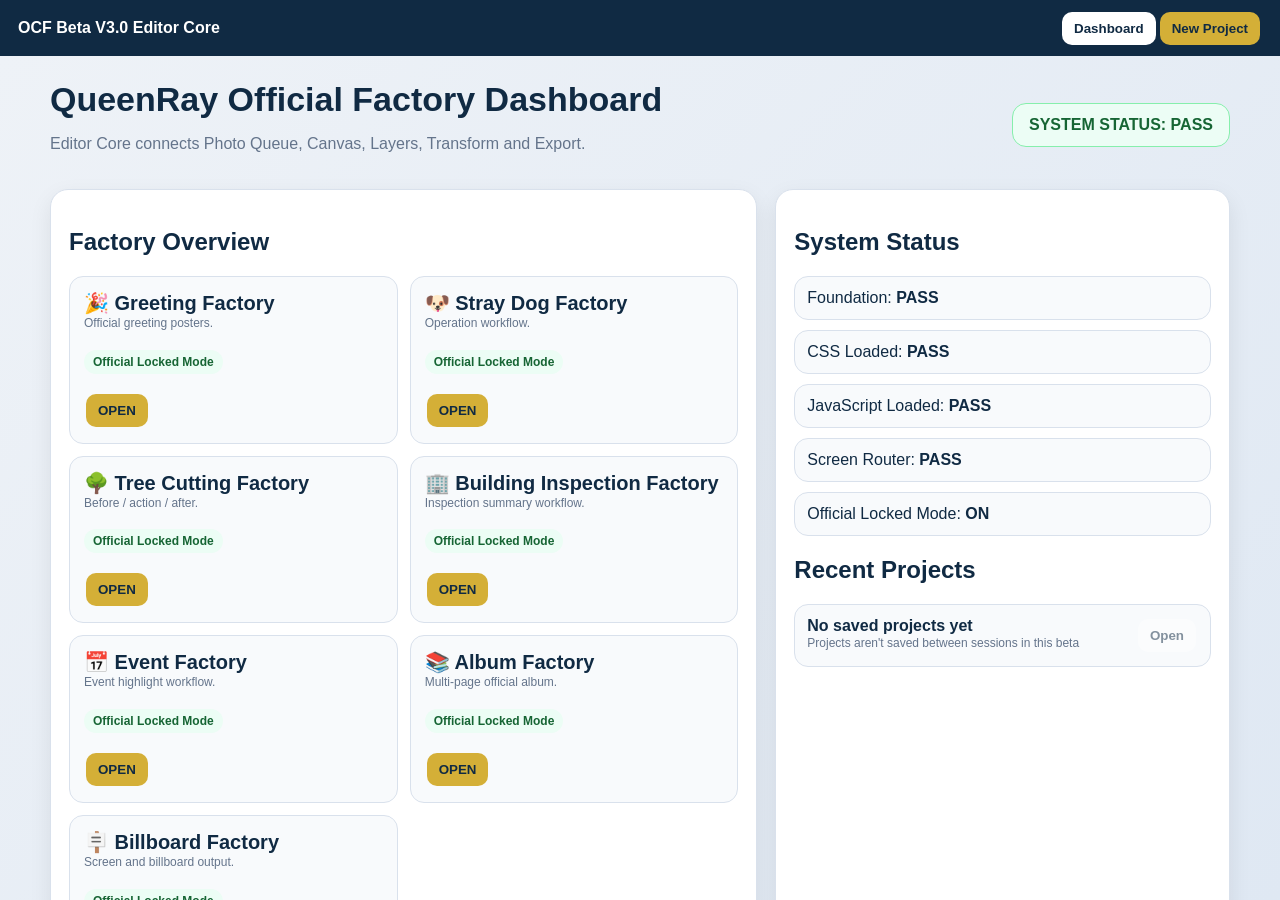
==== OCF_START.html @ 3ea419b9 "Checkpoint: baseline before Export PNG support-slot fix" ====
<!DOCTYPE html><html><head><meta charset='utf-8'><title>OCF Beta V3.0 Editor Core</title><style>
*{box-sizing:border-box}html,body{margin:0;width:100vw;height:100vh;overflow:hidden;font-family:Arial;background:#eef2f7;color:#102A43}
.top{height:56px;background:#102A43;color:white;display:flex;align-items:center;justify-content:space-between;padding:0 18px}
.btn{border:0;border-radius:10px;padding:9px 12px;font-weight:700;cursor:pointer;margin:2px}.gold{background:#D4AF37;color:#102A43}.light{background:white;color:#102A43}.red{background:#dc2626;color:white}
.screen{position:fixed;left:0;right:0;top:56px;bottom:0;width:100vw;height:calc(100vh - 56px);display:none}.screen.active{display:block}
#dashboardScreen{overflow:auto;padding:24px;background:linear-gradient(135deg,#eef2f7,#dfe8f3)}#workspaceScreen{overflow:hidden;background:#dfe8f3}
.header{max-width:1180px;margin:0 auto 20px;display:flex;align-items:center;justify-content:space-between}.header h1{margin:0;font-size:34px}.header p{color:#64748b}
.status{background:#ecfdf5;border:1px solid #86efac;color:#166534;border-radius:14px;padding:12px 16px;font-weight:900}
.grid{max-width:1180px;margin:auto;display:grid;grid-template-columns:1.4fr .9fr;gap:18px}.card{background:white;border:1px solid #d9e1ec;border-radius:18px;padding:18px;box-shadow:0 8px 22px rgba(0,0,0,.08)}
.panel{border:1px solid #d9e1ec;border-radius:14px;padding:12px;background:#f8fafc;margin:10px 0}.factoryGrid{display:grid;grid-template-columns:repeat(2,1fr);gap:12px}
.factory{border:1px solid #d9e1ec;border-radius:14px;padding:14px;background:#f8fafc;cursor:pointer}.factory:hover{border-color:#D4AF37;box-shadow:0 8px 18px rgba(0,0,0,.08)}.factory b{font-size:20px}.small{font-size:12px;color:#64748b;line-height:1.4}
.badge{display:inline-block;background:#ecfdf5;color:#166534;padding:5px 9px;border-radius:999px;font-size:12px;font-weight:800}.projectRow{border:1px solid #d9e1ec;border-radius:14px;padding:12px;background:#f8fafc;display:flex;justify-content:space-between;margin:10px 0}
.workspaceTop{height:72px;background:white;border-bottom:1px solid #d9e1ec;display:flex;align-items:center;justify-content:space-between;padding:0 18px}.workspaceTop b{font-size:20px}.workspaceTop span{display:block;color:#64748b;font-size:12px}
.workflowTop{height:44px;background:#102A43;color:white;display:flex;align-items:center;justify-content:center;gap:9px;font-size:12px}.workflowTop span{background:rgba(255,255,255,.13);border-radius:999px;padding:6px 9px}
.workgrid{height:calc(100vh - 56px - 72px - 44px - 34px);display:grid;grid-template-columns:340px 1fr 390px}.left,.right{background:white;padding:16px;overflow:auto;border-right:1px solid #d9e1ec}.right{border-left:1px solid #d9e1ec;border-right:0}.center{display:flex;align-items:center;justify-content:center;background:#dfe8f3;position:relative}
.statusBar{height:34px;background:#0f2740;color:white;display:flex;align-items:center;gap:18px;padding:0 16px;font-size:12px}
.canvasWrap{transform-origin:center center}.canvas{width:420px;height:746px;background:white;position:relative;overflow:hidden;box-shadow:0 14px 36px rgba(0,0,0,.22)}
.layerObj{position:absolute;user-select:none;cursor:pointer;transform-origin:center center}.layerObj.selected{outline:3px solid #D4AF37;outline-offset:-3px}.layerObj.locked{cursor:not-allowed}.layerObj.hidden{display:none}
#heroLayer{left:0;top:0;width:420px;height:522px;background:linear-gradient(135deg,#c7dcf8,#f8fafc);overflow:hidden;display:flex;align-items:center;justify-content:center;font-weight:900;font-size:24px}
#heroImg{position:absolute;left:0;top:0;display:none;cursor:move;user-select:none}.hasPhoto .placeholder{display:none}
.handle{position:absolute;width:12px;height:12px;background:#D4AF37;border:2px solid white;border-radius:50%;display:none;z-index:30}.selected .handle{display:block}
.h-br{right:-7px;bottom:-7px;cursor:nwse-resize}.h-rot{left:50%;top:-34px;transform:translateX(-50%);cursor:grab;background:#38bdf8}
.guide{position:absolute;background:#ff3333;z-index:1000;display:none;pointer-events:none}.guideV{width:1px;height:746px;left:210px;top:0}.guideH{height:1px;width:420px;top:373px;left:0}
.grad{position:absolute;left:0;right:0;bottom:0;height:48%;background:linear-gradient(to top,rgba(16,42,67,1),rgba(16,42,67,.78),rgba(16,42,67,.35),rgba(16,42,67,0));pointer-events:none}
#titleLayer{left:24px;top:585px;width:360px;min-height:44px;color:white;font-size:30px;font-weight:900}#subtitleLayer{left:24px;top:666px;width:360px;min-height:28px;color:#dce7ff;font-size:16px;font-weight:700}
.step{border-left:4px solid #D4AF37;padding:9px 10px;margin:8px 0;background:white;border-radius:10px;font-weight:700}
.queue{min-height:130px;border:1px solid #d9e1ec;border-radius:14px;padding:10px;display:grid;grid-template-columns:1fr;gap:10px;background:white}.emptyQueue{display:flex;align-items:center;justify-content:center;min-height:90px;color:#64748b}
.photoItem{display:grid;grid-template-columns:72px 1fr auto;gap:10px;align-items:center;border:1px solid #d9e1ec;border-radius:12px;padding:8px;background:#f8fafc;cursor:grab}.photoItem.hero{border-color:#D4AF37;background:#fff8dc}.photoThumb{height:62px;border-radius:10px;background-size:cover;background-position:center}.photoName{font-weight:800;font-size:13px}.photoMeta{font-size:11px;color:#64748b}.photoActions{display:flex;flex-direction:column;gap:5px}.miniBtn{border:0;border-radius:8px;padding:5px 7px;font-size:11px;font-weight:800;cursor:pointer}.heroBadge{display:inline-block;background:#D4AF37;color:#102A43;border-radius:999px;padding:3px 7px;font-size:10px;font-weight:900;margin-left:4px}
.dropZone{border:2px dashed #94a3b8;background:#f8fafc;border-radius:16px;padding:16px;text-align:center;color:#64748b;margin:10px 0}.dropZone.dragover{border-color:#D4AF37;background:#fff8dc;color:#102A43}
.layerRow{display:grid;grid-template-columns:26px 26px 1fr;gap:6px;align-items:center;border:1px solid #d9e1ec;border-radius:12px;padding:8px;margin:7px 0;background:white;cursor:pointer}.layerRow.active{border-color:#D4AF37;background:#fff8dc}.layerRow button{border:0;background:#f1f5f9;border-radius:7px;cursor:pointer;padding:5px}.layerName{font-size:13px;font-weight:800;overflow:hidden;text-overflow:ellipsis;white-space:nowrap}
.propGrid{display:grid;grid-template-columns:1fr 1fr;gap:8px}.propGrid label{font-size:11px;color:#64748b;font-weight:800}textarea,select,input{width:100%;padding:8px;border:1px solid #d9e1ec;border-radius:10px}textarea{min-height:74px}.statusLine{background:white;border:1px solid #d9e1ec;border-radius:12px;padding:10px;margin:8px 0;font-size:13px}.lockList label{display:block;margin:8px 0;font-weight:700;color:#166534}
.workflowTop span{cursor:pointer;transition:background .15s}
.workflowTop span:hover{background:rgba(255,255,255,.28)}
.focusFlash{outline:3px solid #38bdf8;outline-offset:2px;box-shadow:0 0 0 6px rgba(56,189,248,.25);transition:outline-color .2s,box-shadow .2s}
.heroHintFlash{outline:3px solid #38bdf8 !important;outline-offset:-3px}
.queueHint{font-size:12px;color:#0f2740;font-weight:800;background:#e0f2fe;border:1px solid #7dd3fc;border-radius:10px;padding:0 10px;margin:0;max-height:0;overflow:hidden;opacity:0;transition:all .25s}
.queueHint.show{padding:8px 10px;margin:8px 0;max-height:60px;opacity:1}
.btn[disabled]{opacity:.5;cursor:not-allowed}
.photoItem.loading .photoThumb{display:flex;align-items:center;justify-content:center;color:#94a3b8;background:#f1f5f9}
.slotLayer{background:linear-gradient(135deg,#c7dcf8,#f8fafc);overflow:hidden;display:flex;align-items:center;justify-content:center;font-weight:900;font-size:14px;color:#94a3b8}
.slotImg{position:absolute;left:0;top:0;display:none;cursor:move;user-select:none}
</style></head><body>
<div class="top"><b id="topTitle">OCF Beta V3.0 Editor Core</b><div><button class="btn light" onclick="backDashboard()">Dashboard</button><button class="btn gold" onclick="newProject()">New Project</button></div></div>
<input id="photoInput" type="file" accept="image/jpeg,image/png,image/webp" multiple style="display:none" onchange="handlePhotos(event)">
<main id="dashboardScreen" class="screen"><section class="header"><div><h1>QueenRay Official Factory Dashboard</h1><p>Editor Core connects Photo Queue, Canvas, Layers, Transform and Export.</p></div><div class="status">SYSTEM STATUS: PASS</div></section><section class="grid"><div class="card" id="factoryOverviewPanel"><h2>Factory Overview</h2><div id="factoryGrid" class="factoryGrid"></div></div><div class="card"><h2>System Status</h2><div class="panel">Foundation: <b id="foundationStatus">CHECKING</b></div><div class="panel">CSS Loaded: <b id="cssStatus">CHECKING</b></div><div class="panel">JavaScript Loaded: <b id="jsStatus">CHECKING</b></div><div class="panel">Screen Router: <b id="routerStatus">CHECKING</b></div><div class="panel">Official Locked Mode: <b>ON</b></div><h2>Recent Projects</h2><div class="projectRow"><div><b>No saved projects yet</b><div class="small">Projects aren't saved between sessions in this beta</div></div><button class="btn light" disabled title="No saved projects yet">Open</button></div></div></section></main>
<main id="workspaceScreen" class="screen"><div class="workspaceTop"><div><b id="activeFactoryName">Greeting Factory</b><span id="activeFactoryDesc">Official greeting poster workflow</span></div><div><button class="btn light" onclick="backDashboard()">← Back to Dashboard</button><button class="btn gold" onclick="exportPNG()">Export PNG</button></div></div><div class="workflowTop"><span onclick="menuUploadPhotos()">Upload Photos</span><span onclick="menuPhotoQueue()">Photo Queue</span><span onclick="menuChooseHero()">Choose Hero</span><span onclick="menuCanvas()">Canvas</span><span onclick="menuTransform()">Transform</span><span onclick="menuLayers()">Layers</span><span onclick="menuExport()">Export</span></div>
<div class="workgrid"><aside class="left"><h3>Workflow</h3><div class="step">Dashboard → Factory → Workspace</div><div class="step">Upload Photos → Photo Queue</div><div class="step">Choose Hero → Canvas</div><div class="step">Object Transform → Layer Engine</div><div class="step">Export PNG</div><h3 id="uploadHeading">Upload Photos</h3><button class="btn gold" onclick="uploadPhotos()">Upload Photos</button><div id="dropZone" class="dropZone">Drag & Drop JPG / PNG / WEBP here</div><div class="small" id="photoCount">0 photos</div><h3 id="queueHeading">Photo Queue</h3><div id="queueHint" class="queueHint"></div><div id="photoQueue" class="queue"></div><h3 id="layersHeading">Layers</h3><div id="layersList"></div></aside>
<section class="center" id="canvasSection"><div id="canvasWrap" class="canvasWrap"><div class="canvas" id="canvas"><div id="heroLayer" class="layerObj" style="z-index:1" onmousedown="heroPointerDown(event)" ondblclick="replaceHeroPhoto()"><span class="placeholder">Hero Photo Area</span><img id="heroImg" draggable="false"><div class="handle h-br" onmousedown="resizePointerDown(event)"></div><div class="handle h-rot" onmousedown="handleDown(event,'rotate')"></div></div><div id="support1Layer" class="layerObj slotLayer hidden" style="z-index:2" onmousedown="objectDown(event,'support1Layer')"><span class="placeholder">Photo</span><img id="support1Img" class="slotImg" draggable="false"><div class="handle h-br" onmousedown="handleDown(event,'resize')"></div><div class="handle h-rot" onmousedown="handleDown(event,'rotate')"></div></div><div id="support2Layer" class="layerObj slotLayer hidden" style="z-index:3" onmousedown="objectDown(event,'support2Layer')"><span class="placeholder">Photo</span><img id="support2Img" class="slotImg" draggable="false"><div class="handle h-br" onmousedown="handleDown(event,'resize')"></div><div class="handle h-rot" onmousedown="handleDown(event,'rotate')"></div></div><div id="support3Layer" class="layerObj slotLayer hidden" style="z-index:4" onmousedown="objectDown(event,'support3Layer')"><span class="placeholder">Photo</span><img id="support3Img" class="slotImg" draggable="false"><div class="handle h-br" onmousedown="handleDown(event,'resize')"></div><div class="handle h-rot" onmousedown="handleDown(event,'rotate')"></div></div><div id="support4Layer" class="layerObj slotLayer hidden" style="z-index:5" onmousedown="objectDown(event,'support4Layer')"><span class="placeholder">Photo</span><img id="support4Img" class="slotImg" draggable="false"><div class="handle h-br" onmousedown="handleDown(event,'resize')"></div><div class="handle h-rot" onmousedown="handleDown(event,'rotate')"></div></div><div class="grad" style="z-index:7"></div><div id="titleLayer" class="layerObj" style="z-index:10" onmousedown="objectDown(event,'titleLayer')" ondblclick="editTextLayer('titleLayer')">OFFICIAL GREETING POSTER<div class="handle h-br" onmousedown="handleDown(event,'resize')"></div><div class="handle h-rot" onmousedown="handleDown(event,'rotate')"></div></div><div id="subtitleLayer" class="layerObj" style="z-index:11" onmousedown="objectDown(event,'subtitleLayer')" ondblclick="editTextLayer('subtitleLayer')">Official Locked Mode · Auto Layout Preview<div class="handle h-br" onmousedown="handleDown(event,'resize')"></div><div class="handle h-rot" onmousedown="handleDown(event,'rotate')"></div></div><div id="guideV" class="guide guideV"></div><div id="guideH" class="guide guideH"></div></div></div></section>
<aside class="right"><h3>Status</h3><div class="statusLine">Selected Count: <b id="selectedCountStatus">1</b></div><div class="statusLine">Object Type: <b id="objectTypeStatus">Photo Frame</b></div><div class="statusLine">Current Layer: <b id="currentLayerStatus">Hero Photo Area</b></div><div class="statusLine">Selected Object: <b id="selectedStatus">None</b></div><div class="statusLine">Canvas Size: <b id="canvasSizeStatus">1080 × 1920</b></div><div class="statusLine">Total Photos: <b id="totalPhotosStatus">0</b></div><div class="statusLine">Hero Photo: <b id="heroNameStatus">None</b></div>
<h3 id="transformHeading">Object Transform</h3><div class="panel propGrid"><label>X<input id="propX" type="number" oninput="applyProps()"></label><label>Y<input id="propY" type="number" oninput="applyProps()"></label><label>Width<input id="propW" type="number" oninput="applyProps()"></label><label>Height<input id="propH" type="number" oninput="applyProps()"></label><label>Rotation<input id="propRot" type="number" oninput="applyProps()"></label><label>Opacity %<input id="propOpacity" type="number" min="0" max="100" oninput="applyProps()"></label></div>
<h3>Align / Arrange</h3><button class="btn light" onclick="align('left')">Left</button><button class="btn light" onclick="align('center')">Center</button><button class="btn light" onclick="align('right')">Right</button><button class="btn light" onclick="align('top')">Top</button><button class="btn light" onclick="align('middle')">Middle</button><button class="btn light" onclick="align('bottom')">Bottom</button><br><button class="btn light" onclick="bringForward()">Forward</button><button class="btn light" onclick="sendBackward()">Backward</button><button class="btn light" onclick="bringFront()">Front</button><button class="btn light" onclick="sendBack()">Back</button>
<h3>Properties</h3><label>Rename Layer</label><input id="renameLayerInput"><button class="btn gold" onclick="renameLayer()">Rename</button><div class="panel"><label>Title</label><textarea id="titleInput" oninput="updateText()">OFFICIAL GREETING POSTER</textarea><label>Subtitle</label><textarea id="subtitleInput" oninput="updateText()">Official Locked Mode · Greeting Classic</textarea></div><h3>Zoom</h3><button class="btn light" onclick="setZoom(50)">50%</button><button class="btn light" onclick="setZoom(75)">75%</button><button class="btn light" onclick="setZoom(100)">100%</button><h3 id="exportHeading">Export</h3><button class="btn gold" onclick="exportPNG()">Export PNG</button><h3>Official Locked Mode</h3><div class="panel lockList"><label><input type="checkbox" checked disabled> Photo Lock</label><label><input type="checkbox" checked disabled> Logo Lock</label><label><input type="checkbox" checked disabled> Face Lock</label><label><input type="checkbox" checked disabled> Original Photo Mode</label></div></aside>
</div><div class="statusBar">Canvas: <b id="sbCanvas">1080 × 1920</b> Zoom: <b id="sbZoom">100%</b> Selected: <b id="sbSelected">None</b> Layers: <b id="sbLayers">0</b> Photos: <b id="sbPhotos">0</b></div></main>
<script>
const ScreenRouter={current:null,screens:{},init(){this.screens={dashboard:document.getElementById('dashboardScreen'),workspace:document.getElementById('workspaceScreen')};this.showScreen('dashboard')},showScreen(name){Object.keys(this.screens).forEach(k=>{const s=this.screens[k];s.classList.toggle('active',k===name);s.setAttribute('aria-hidden',k===name?'false':'true')});this.current=name;updateStatusBar()}};
function showScreen(name){ScreenRouter.showScreen(name)}
</script><script>
const FactoryManager={factories:[['🎉','Greeting Factory','Official greeting posters.','OFFICIAL GREETING POSTER','Greeting Classic'],['🐶','Stray Dog Factory','Operation workflow.','OPERASI KAWALAN ANJING LIAR','Operation 5 Pages'],['🌳','Tree Cutting Factory','Before / action / after.','KERJA PEMOTONGAN POKOK','Before Action After'],['🏢','Building Inspection Factory','Inspection summary workflow.','PEMERIKSAAN BANGUNAN','Inspection Report'],['📅','Event Factory','Event highlight workflow.','SOROTAN PROGRAM RASMI','Event Highlight'],['📚','Album Factory','Multi-page official album.','ALBUM RASMI','Album Layout'],['🪧','Billboard Factory','Screen and billboard output.','PAPARAN RASMI','Billboard 4:3 / 16:9']],active:null,render(){factoryGrid.innerHTML='';this.factories.forEach(f=>{const d=document.createElement('div');d.className='factory';d.innerHTML=`<b>${f[0]} ${f[1]}</b><div class="small">${f[2]}</div><br><span class="badge">Official Locked Mode</span><br><br><button class="btn gold" type="button">OPEN</button>`;d.onclick=()=>this.open(f[1]);d.querySelector('button').onclick=e=>{e.preventDefault();e.stopPropagation();this.open(f[1])};factoryGrid.appendChild(d)})},open(name){this.active=this.factories.find(f=>f[1]===name)||this.factories[0];Workspace.loadFactory(this.active);ScreenRouter.showScreen('workspace')}};
</script><script>
let photos=[],heroIndex=null,hero={x:0,y:0,w:420,h:522,src:null};
let selectedLayers=['heroLayer'], dragMode=null, startX=0,startY=0,startRect=null, zoom=100;
let replaceMode=false;

const layerData=[
 {id:'heroLayer',name:'Hero Photo Area',type:'Photo Frame',locked:false,hidden:false,rotation:0,opacity:1,z:1},
 {id:'support1Layer',name:'Support Photo 1',type:'Photo Frame',locked:false,hidden:true,rotation:0,opacity:1,z:2},
 {id:'support2Layer',name:'Support Photo 2',type:'Photo Frame',locked:false,hidden:true,rotation:0,opacity:1,z:3},
 {id:'support3Layer',name:'Support Photo 3',type:'Photo Frame',locked:false,hidden:true,rotation:0,opacity:1,z:4},
 {id:'support4Layer',name:'Support Photo 4',type:'Photo Frame',locked:false,hidden:true,rotation:0,opacity:1,z:5},
 {id:'titleLayer',name:'Title',type:'Text',locked:false,hidden:false,rotation:0,opacity:1,z:10},
 {id:'subtitleLayer',name:'Subtitle',type:'Text',locked:false,hidden:false,rotation:0,opacity:1,z:11}
];

/* ---- Auto Layout Engine: photo-count -> slot rectangles within the 420x522 photo zone ---- */
const SUPPORT_SLOTS=['support1Layer','support2Layer','support3Layer','support4Layer'];
const LAYOUT_TEMPLATES={
 1:{heroLayer:{x:0,y:0,w:420,h:522}},
 2:{heroLayer:{x:0,y:0,w:420,h:388},support1Layer:{x:0,y:396,w:420,h:126}},
 3:{heroLayer:{x:0,y:0,w:420,h:388},support1Layer:{x:0,y:396,w:204,h:126},support2Layer:{x:212,y:396,w:208,h:126}},
 4:{heroLayer:{x:0,y:0,w:420,h:356},support1Layer:{x:0,y:364,w:134,h:158},support2Layer:{x:142,y:364,w:134,h:158},support3Layer:{x:284,y:364,w:136,h:158}},
 5:{heroLayer:{x:0,y:0,w:420,h:296},support1Layer:{x:0,y:304,w:204,h:105},support2Layer:{x:212,y:304,w:208,h:105},support3Layer:{x:0,y:417,w:204,h:105},support4Layer:{x:212,y:417,w:208,h:105}}
};
const slotPhoto={support1Layer:{x:0,y:0,w:0,h:0,src:null},support2Layer:{x:0,y:0,w:0,h:0,src:null},support3Layer:{x:0,y:0,w:0,h:0,src:null},support4Layer:{x:0,y:0,w:0,h:0,src:null}};

const Workspace={
 loadFactory(f){
  topTitle.textContent='OCF Beta V3.0 · '+f[1];
  activeFactoryName.textContent=f[0]+' '+f[1]; activeFactoryDesc.textContent=f[2];
  titleLayer.textContent=f[3]; subtitleLayer.textContent='Official Locked Mode · '+f[4];
  titleInput.value=f[3]; subtitleInput.value='Official Locked Mode · '+f[4];
  this.resetPhoto(); renderQueue(); updateHero(); selectLayer('heroLayer',false); renderLayers(); syncProps(); updateStatusBar();
 },
 resetPhoto(){
  photos=[];heroIndex=null;
  replaceMode=false;
  clearSlot('heroLayer');
  SUPPORT_SLOTS.forEach(clearSlot)
 }
};

function markPass(){foundationStatus.textContent='PASS';cssStatus.textContent='PASS';jsStatus.textContent='PASS';routerStatus.textContent='PASS'}
function backDashboard(){ScreenRouter.showScreen('dashboard');topTitle.textContent='OCF Beta V3.0 Editor Core'}
function newProject(){ScreenRouter.showScreen('dashboard');focusSection('factoryOverviewPanel')}
function uploadPhotos(){replaceMode=false;photoInput.click()}

function focusSection(id){
 const el=document.getElementById(id);
 if(!el)return;
 el.scrollIntoView({behavior:'smooth',block:'nearest'});
 el.classList.add('focusFlash');
 setTimeout(()=>el.classList.remove('focusFlash'),900)
}
function menuUploadPhotos(){uploadPhotos();focusSection('uploadHeading')}
function menuPhotoQueue(){focusSection('queueHeading')}
function menuChooseHero(){
 focusSection('queueHeading');
 const hint=document.getElementById('queueHint');
 if(hint){
  hint.textContent=photos.length?'Click a photo below, or its Hero button, to set it as the Hero image.':'Upload photos first, then choose one as the Hero image.';
  hint.classList.add('show');
  setTimeout(()=>hint.classList.remove('show'),3000)
 }
 if(heroIndex!==null){
  const queueEl=document.getElementById('photoQueue');
  const items=queueEl?queueEl.querySelectorAll('.photoItem'):[];
  const heroEl=items[heroIndex];
  if(heroEl){heroEl.classList.add('heroHintFlash');setTimeout(()=>heroEl.classList.remove('heroHintFlash'),1200)}
 }
}
function menuCanvas(){focusSection('canvasSection')}
function menuTransform(){focusSection('transformHeading')}
function menuLayers(){focusSection('layersHeading')}
function menuExport(){focusSection('exportHeading')}

function handlePhotos(e){
 const files=[...e.target.files];
 e.target.value='';
 if(replaceMode){
  replaceMode=false;
  const file=files.find(f=>['image/jpeg','image/png','image/webp'].includes(f.type));
  if(!file)return;
  const idx=heroIndex;
  const r=new FileReader();
  r.onload=ev=>{
   photos[idx]={...photos[idx],name:file.name,src:ev.target.result};
   measurePhotoDimensions(photos[idx]);
   loadHero(ev.target.result);
   renderQueue();updateStatusBar()
  };
  r.readAsDataURL(file);
  return;
 }
 addPhotoFiles(files)
}
function addPhotoFiles(files){
 const valid=files.filter(f=>['image/jpeg','image/png','image/webp'].includes(f.type));
 if(!valid.length)return;
 const startIndex=photos.length;
 valid.forEach((file,offset)=>{photos[startIndex+offset]={id:Date.now()+Math.random()+offset,name:file.name,src:null}});
 if(heroIndex===null)heroIndex=startIndex;
 renderQueue();updateStatusBar();autoLayout();
 valid.forEach((file,offset)=>{
  const idx=startIndex+offset;
  const r=new FileReader();
  r.onload=ev=>{
   photos[idx].src=ev.target.result;
   measurePhotoDimensions(photos[idx]);
   renderQueue();updateStatusBar();autoLayout()
  };
  r.readAsDataURL(file)
 })
}
/* ---- Measures natural pixel dimensions once a photo's image data is available. Feeds PhotoAnalyzer only - never read by Renderer/Export. ---- */
function measurePhotoDimensions(photo){
 const img=new Image();
 img.onload=()=>{
  photo.width=img.naturalWidth;
  photo.height=img.naturalHeight
 };
 img.src=photo.src
}
function setupDropZone(){dropZone.addEventListener('dragover',e=>{e.preventDefault();dropZone.classList.add('dragover')});dropZone.addEventListener('dragleave',()=>dropZone.classList.remove('dragover'));dropZone.addEventListener('drop',e=>{e.preventDefault();dropZone.classList.remove('dragover');addPhotoFiles([...e.dataTransfer.files])})}
function renderQueue(){
 photoQueue.innerHTML='';
 if(!photos.length){photoQueue.innerHTML='<div class="emptyQueue">No photos uploaded yet</div>';updateQueueStatus();return}
 photos.forEach((p,i)=>{
  const item=document.createElement('div');
  item.className='photoItem'+(i===heroIndex?' hero':'')+(p.src?'':' loading');
  item.innerHTML=`<div class="photoThumb" style="${p.src?`background-image:url('${p.src}')`:''}">${p.src?'':'…'}</div><div><div class="photoName">${p.name} ${i===heroIndex?'<span class="heroBadge">HERO</span>':''}</div><div class="photoMeta">${p.src?('Order '+(i+1)):'Loading…'}</div></div><div class="photoActions"><button class="miniBtn gold">Hero</button><button class="miniBtn light">Rename</button><button class="miniBtn red">Delete</button></div>`;
  item.onclick=()=>setHero(i);
  item.querySelectorAll('button')[0].onclick=e=>{e.stopPropagation();setHero(i)};
  item.querySelectorAll('button')[1].onclick=e=>{e.stopPropagation();renamePhoto(i)};
  item.querySelectorAll('button')[2].onclick=e=>{e.stopPropagation();deletePhoto(i)};
  photoQueue.appendChild(item)
 });
 updateQueueStatus()
}
function setHero(i){if(!photos[i]||!photos[i].src)return;heroIndex=i;loadHero(photos[i].src);renderQueue();updateStatusBar()}
function renamePhoto(i){const n=prompt('Rename photo:',photos[i].name);if(n&&n.trim()){photos[i].name=n.trim();renderQueue()}}
function deletePhoto(i){
 const wasHero=(heroIndex===i);
 photos.splice(i,1);
 if(!photos.length){
  heroIndex=null;
  clearSlot('heroLayer');
  SUPPORT_SLOTS.forEach(clearSlot)
 }else if(wasHero){
  heroIndex=Math.min(i,photos.length-1);
  hero.src=null
 }else if(heroIndex>i){
  heroIndex--
 }
 renderQueue();updateStatusBar();
 if(photos.length)autoLayout()
}
function updateQueueStatus(){totalPhotosStatus.textContent=photos.length;photoCount.textContent=photos.length+' photo(s)';heroNameStatus.textContent=(heroIndex!==null&&photos[heroIndex])?photos[heroIndex].name:'None'}

function loadHero(src){hero.src=src;heroImg.onload=()=>fitHeroToFrame();heroImg.src=src}
function fitHeroToFrame(){
 const frame=getRect('heroLayer');
 const fw=frame.w||420,fh=frame.h||522;
 const fit=calculateCoverFit(heroImg.naturalWidth,heroImg.naturalHeight,fw,fh);
 hero.x=fit.x;hero.y=fit.y;hero.w=fit.width;hero.h=fit.height;
 updateHero()
}
function updateHero(){if(hero.src){heroLayer.classList.add('hasPhoto');heroImg.style.display='block';heroImg.style.left=hero.x+'px';heroImg.style.top=hero.y+'px';heroImg.style.width=hero.w+'px';heroImg.style.height=hero.h+'px'}else{heroLayer.classList.remove('hasPhoto');heroImg.style.display='none'}canvasSizeStatus.textContent='1080 × 1920'}

function loadSlotImage(slotId,src){
 const img=getEl(slotId+'Img');
 if(!img)return;
 slotPhoto[slotId].src=src;
 img.onload=()=>fitSlotToFrame(slotId);
 img.src=src
}
function fitSlotToFrame(slotId){
 const img=getEl(slotId+'Img');
 if(!img||!img.naturalWidth)return;
 const frame=getRect(slotId);
 const fw=frame.w||1,fh=frame.h||1;
 const fit=calculateCoverFit(img.naturalWidth,img.naturalHeight,fw,fh);
 const st=slotPhoto[slotId];
 st.x=fit.x;st.y=fit.y;st.w=fit.width;st.h=fit.height;
 updateSlotImage(slotId)
}
function updateSlotImage(slotId){
 const img=getEl(slotId+'Img');
 const layer=getEl(slotId);
 if(!img||!layer)return;
 const st=slotPhoto[slotId];
 if(st.src){
  layer.classList.add('hasPhoto');
  img.style.display='block';
  img.style.left=st.x+'px';img.style.top=st.y+'px';
  img.style.width=st.w+'px';img.style.height=st.h+'px'
 }else{
  layer.classList.remove('hasPhoto');
  img.style.display='none'
 }
}

/* ---- Unified pure cover-fit calculation. Used by Hero and every support slot - no separate algorithms. ---- */
function calculateCoverFit(imageWidth,imageHeight,frameWidth,frameHeight){
 const scale=Math.max(frameWidth/imageWidth,frameHeight/imageHeight);
 const width=imageWidth*scale,height=imageHeight*scale;
 const x=(frameWidth-width)/2,y=(frameHeight-height)/2;
 return {x,y,width,height}
}

/* ---- Pure Photo Analyzer: inspects already-known photo metadata only. No DOM access, no image loading, no mutation, deterministic. ---- */
const PhotoAnalyzer={
 analyze(photos){
  return photos.map((photo,index)=>this.analyzeOne(photo,index))
 },
 analyzeOne(photo,index){
  const width=typeof photo.width==='number'?photo.width:null;
  const height=typeof photo.height==='number'?photo.height:null;
  const aspectRatio=(width&&height)?width/height:null;
  let orientation=null;
  if(aspectRatio!=null){
   orientation=Math.abs(aspectRatio-1)<0.01?'square':(aspectRatio>1?'landscape':'portrait')
  }
  return {
   id:photo.id,
   width,
   height,
   aspectRatio,
   orientation,
   uploadIndex:index
   /* future fields (faceCount, qualityScore, brightness, subject, dominantColor) can be added here without changing analyze()'s interface */
  }
 }
};

/* ---- Content Model: plain data only, no DOM references ---- */
function buildContentModel(){
 const heroPhoto=heroIndex!==null?photos[heroIndex]:null;
 const others=photos.filter((p,i)=>i!==heroIndex);
 const analysisList=PhotoAnalyzer.analyze(photos);
 const photoModels=photos.map((p,i)=>({id:p.id,analysis:analysisList[i]}));
 return {
  activeFactoryId:FactoryManager.active?FactoryManager.active[1]:null,
  photoIds:photos.map(p=>p.id),
  heroPhotoId:heroPhoto?heroPhoto.id:null,
  supportingPhotoIds:others.slice(0,SUPPORT_SLOTS.length).map(p=>p.id),
  overflowPhotoIds:others.slice(SUPPORT_SLOTS.length).map(p=>p.id),
  title:titleInput?titleInput.value:'',
  subtitle:subtitleInput?subtitleInput.value:'',
  photos:photoModels
 }
}
function findPhotoById(photoId){return photos.find(p=>p.id===photoId)}

/* ---- Fixed text frames, matching current CSS exactly (#titleLayer/#subtitleLayer). Position does not vary by photo count. ---- */
const TEXT_FRAMES={
 titleLayer:{x:24,y:585,width:360,height:44},
 subtitleLayer:{x:24,y:666,width:360,height:28}
};

/* ---- Factory Definitions: structured config per factory, replacing ad-hoc assumptions in the resolver ---- */
const FACTORY_DEFINITIONS={
 'Greeting Factory':{id:'greeting-factory',name:'Greeting Factory',description:'Official greeting posters.',defaultTitle:'OFFICIAL GREETING POSTER',defaultSubtitle:'Official Locked Mode · Greeting Classic',allowedTemplates:['template-1','template-2','template-3','template-4','template-5'],photoRules:{minPhotos:1,maxVisible:5,heroPolicy:'first-uploaded'},theme:{primaryColor:'#D4AF37',secondaryColor:'#102A43'}},
 'Stray Dog Factory':{id:'stray-dog-factory',name:'Stray Dog Factory',description:'Operation workflow.',defaultTitle:'OPERASI KAWALAN ANJING LIAR',defaultSubtitle:'Official Locked Mode · Operation 5 Pages',allowedTemplates:['template-1','template-2','template-3','template-4','template-5'],photoRules:{minPhotos:1,maxVisible:5,heroPolicy:'first-uploaded'},theme:{primaryColor:'#D4AF37',secondaryColor:'#102A43'}},
 'Tree Cutting Factory':{id:'tree-cutting-factory',name:'Tree Cutting Factory',description:'Before / action / after.',defaultTitle:'KERJA PEMOTONGAN POKOK',defaultSubtitle:'Official Locked Mode · Before Action After',allowedTemplates:['template-1','template-2','template-3','template-4','template-5'],photoRules:{minPhotos:1,maxVisible:5,heroPolicy:'first-uploaded'},theme:{primaryColor:'#D4AF37',secondaryColor:'#102A43'}},
 'Building Inspection Factory':{id:'building-inspection-factory',name:'Building Inspection Factory',description:'Inspection summary workflow.',defaultTitle:'PEMERIKSAAN BANGUNAN',defaultSubtitle:'Official Locked Mode · Inspection Report',allowedTemplates:['template-1','template-2','template-3','template-4','template-5'],photoRules:{minPhotos:1,maxVisible:5,heroPolicy:'first-uploaded'},theme:{primaryColor:'#D4AF37',secondaryColor:'#102A43'}},
 'Event Factory':{id:'event-factory',name:'Event Factory',description:'Event highlight workflow.',defaultTitle:'SOROTAN PROGRAM RASMI',defaultSubtitle:'Official Locked Mode · Event Highlight',allowedTemplates:['template-1','template-2','template-3','template-4','template-5'],photoRules:{minPhotos:1,maxVisible:5,heroPolicy:'first-uploaded'},theme:{primaryColor:'#D4AF37',secondaryColor:'#102A43'}},
 'Album Factory':{id:'album-factory',name:'Album Factory',description:'Multi-page official album.',defaultTitle:'ALBUM RASMI',defaultSubtitle:'Official Locked Mode · Album Layout',allowedTemplates:['template-1','template-2','template-3','template-4','template-5'],photoRules:{minPhotos:1,maxVisible:5,heroPolicy:'first-uploaded'},theme:{primaryColor:'#D4AF37',secondaryColor:'#102A43'}},
 'Billboard Factory':{id:'billboard-factory',name:'Billboard Factory',description:'Screen and billboard output.',defaultTitle:'PAPARAN RASMI',defaultSubtitle:'Official Locked Mode · Billboard 4:3 / 16:9',allowedTemplates:['template-1','template-2','template-3','template-4','template-5'],photoRules:{minPhotos:1,maxVisible:5,heroPolicy:'first-uploaded'},theme:{primaryColor:'#D4AF37',secondaryColor:'#102A43'}}
};
function getFactoryDefinition(factoryName){return FACTORY_DEFINITIONS[factoryName]||null}

/* ---- Pure Template Selector: Factory Definition + Content Model -> template id string only. No DOM access, no rendering, deterministic. ---- */
const TemplateSelector={
 select({factoryDefinition,contentModel}){
  const rules=(factoryDefinition&&factoryDefinition.photoRules)||{maxVisible:5};
  const maxVisible=rules.maxVisible||5;
  const heroCount=contentModel.heroPhotoId?1:0;
  const photoCount=heroCount+contentModel.supportingPhotoIds.length;
  const preferredTotal=Math.max(1,Math.min(photoCount,maxVisible));
  const preferredTemplateId='template-'+preferredTotal;
  const allowedTemplates=factoryDefinition&&factoryDefinition.allowedTemplates;
  if(!allowedTemplates||allowedTemplates.includes(preferredTemplateId))return preferredTemplateId;
  /* Deterministic fallback: preferred template not allowed for this factory - use the highest allowed template
     whose photo count does not exceed the preferred count, so the poster never shows more slots than photos
     provided. If no allowed template qualifies, fall back to 'template-1'. */
  const allowedNumeric=allowedTemplates
   .map(id=>parseInt(String(id).replace('template-',''),10))
   .filter(n=>!isNaN(n)&&n<=preferredTotal)
   .sort((a,b)=>b-a);
  return allowedNumeric.length?'template-'+allowedNumeric[0]:'template-1'
 }
};
function templateNumberFromId(templateId){
 const n=parseInt(String(templateId).replace('template-',''),10);
 return isNaN(n)?1:n
}

/* ---- Pure Layout Resolver: selected template id + Content Model -> Composition Model. No DOM access, no image loading, no rendering, no template-selection logic, deterministic. ---- */
const LayoutResolver={
 resolve({selectedTemplateId,contentModel,canvas}){
  const templateNumber=templateNumberFromId(selectedTemplateId);
  const template=LAYOUT_TEMPLATES[templateNumber]||LAYOUT_TEMPLATES[1];
  const elements=[];
  if(contentModel.heroPhotoId&&template.heroLayer){
   elements.push({
    id:'hero',
    type:'photo',
    photoId:contentModel.heroPhotoId,
    role:'hero',
    frame:{x:template.heroLayer.x,y:template.heroLayer.y,width:template.heroLayer.w,height:template.heroLayer.h},
    fit:'cover',
    zIndex:1
   })
  }
  contentModel.supportingPhotoIds.forEach((photoId,idx)=>{
   const slotKey=SUPPORT_SLOTS[idx];
   const rect=template[slotKey];
   if(!rect)return;
   elements.push({
    id:'support-'+(idx+1),
    type:'photo',
    photoId,
    role:'support',
    frame:{x:rect.x,y:rect.y,width:rect.w,height:rect.h},
    fit:'cover',
    zIndex:2+idx
   })
  });
  elements.push({
   id:'title',
   type:'text',
   text:contentModel.title,
   frame:{...TEXT_FRAMES.titleLayer},
   zIndex:10
  });
  elements.push({
   id:'subtitle',
   type:'text',
   text:contentModel.subtitle,
   frame:{...TEXT_FRAMES.subtitleLayer},
   zIndex:11
  });
  return {templateId:'template-'+templateNumber,elements}
 }
};

/* ---- Renderer adapter: applies a Composition Model to the current DOM. Only place layout output touches the DOM. ---- */
const COMPOSITION_TO_DOM_SLOT={hero:'heroLayer','support-1':'support1Layer','support-2':'support2Layer','support-3':'support3Layer','support-4':'support4Layer'};
function applySlotFrame(slotId,frame){
 const l=layerData.find(x=>x.id===slotId);
 const el=getEl(slotId);
 if(l&&!l.locked)setRect(slotId,{x:frame.x,y:frame.y,w:frame.width,h:frame.height});
 if(l)l.hidden=false;
 if(el)el.classList.remove('hidden')
}
function applySlotPhoto(slotId,src){
 if(slotId==='heroLayer'){
  if(hero.src!==src)loadHero(src);else fitHeroToFrame()
 }else{
  if(slotPhoto[slotId].src!==src)loadSlotImage(slotId,src);else fitSlotToFrame(slotId)
 }
}
function clearSlot(slotId){
 if(slotId==='heroLayer'){
  hero={x:0,y:0,w:420,h:522,src:null};
  heroImg.removeAttribute('src');
  updateHero()
 }else{
  slotPhoto[slotId]={x:0,y:0,w:0,h:0,src:null};
  const img=getEl(slotId+'Img');
  if(img){img.removeAttribute('src');img.style.display='none'}
  const el=getEl(slotId);
  if(el){el.classList.remove('hasPhoto');el.classList.add('hidden')}
  const l=layerData.find(x=>x.id===slotId);
  if(l)l.hidden=true
 }
}
const COMPOSITION_TEXT_TO_DOM={title:'titleLayer',subtitle:'subtitleLayer'};
function applyTextContent(slotId,text){
 const el=getEl(slotId);
 if(!el)return;
 for(const node of el.childNodes){
  if(node.nodeType===3){node.textContent=text;return}
 }
 el.insertBefore(document.createTextNode(text),el.firstChild)
}
function renderComposition(composition){
 const usedSlots=new Set();
 composition.elements.forEach(el=>{
  if(el.type==='photo'){
   const slotId=COMPOSITION_TO_DOM_SLOT[el.id];
   if(!slotId)return;
   usedSlots.add(slotId);
   applySlotFrame(slotId,el.frame);
   const photo=findPhotoById(el.photoId);
   if(photo&&photo.src)applySlotPhoto(slotId,photo.src)
  }else if(el.type==='text'){
   const slotId=COMPOSITION_TEXT_TO_DOM[el.id];
   if(!slotId)return;
   /* frame intentionally not applied yet - CSS min-height lets wrapped titles grow; wiring position/size is deferred to the dynamic-rendering phase */
   applyTextContent(slotId,el.text)
  }
 });
 SUPPORT_SLOTS.forEach(slotId=>{if(!usedSlots.has(slotId))clearSlot(slotId)});
 renderLayers();updateStatusBar()
}

/* ---- Orchestration: Content Model -> Layout Resolver -> Composition Model -> Renderer adapter ---- */
function autoLayout(){
 if(!photos.length)return;
 const contentModel=buildContentModel();
 const factoryDefinition=getFactoryDefinition(FactoryManager.active?FactoryManager.active[1]:null);
 const selectedTemplateId=TemplateSelector.select({factoryDefinition,contentModel});
 const composition=LayoutResolver.resolve({selectedTemplateId,contentModel,canvas:{width:420,height:522}});
 renderComposition(composition)
}

function getEl(id){return document.getElementById(id)}
function getRect(id){const el=getEl(id);return {x:parseFloat(el.style.left)||0,y:parseFloat(el.style.top)||0,w:parseFloat(el.style.width)||el.offsetWidth,h:parseFloat(el.style.height)||el.offsetHeight}}
function setRect(id,r){const el=getEl(id);el.style.left=r.x+'px';el.style.top=r.y+'px';el.style.width=r.w+'px';el.style.height=r.h+'px'}
function selectLayer(id,ctrl){if(ctrl){selectedLayers.includes(id)?selectedLayers=selectedLayers.filter(x=>x!==id):selectedLayers.push(id)}else selectedLayers=[id];document.querySelectorAll('.layerObj').forEach(o=>o.classList.toggle('selected',selectedLayers.includes(o.id)));renderLayers();syncProps();updateStatusBar()}
function currentLayer(){return layerData.find(l=>l.id===selectedLayers[0])}
function renderLayers(){
 layersList.innerHTML='';
 layerData.slice().sort((a,b)=>(b.z||0)-(a.z||0)).forEach(l=>{
  const row=document.createElement('div');
  row.className='layerRow'+(selectedLayers.includes(l.id)?' active':'');
  row.innerHTML=`<button>${l.hidden?'🙈':'👁'}</button><button>${l.locked?'🔒':'🔓'}</button><div class="layerName">${l.name}</div>`;
  row.onclick=e=>selectLayer(l.id,e.ctrlKey);
  row.children[0].onclick=e=>{e.stopPropagation();toggleHide(l.id)};
  row.children[1].onclick=e=>{e.stopPropagation();toggleLock(l.id)};
  layersList.appendChild(row)
 })
}
function toggleHide(id){const l=layerData.find(x=>x.id===id);l.hidden=!l.hidden;getEl(id).classList.toggle('hidden',l.hidden);renderLayers();updateStatusBar()}
function toggleLock(id){const l=layerData.find(x=>x.id===id);l.locked=!l.locked;getEl(id).classList.toggle('locked',l.locked);renderLayers()}
function renameLayer(){const l=currentLayer();if(renameLayerInput.value.trim()){l.name=renameLayerInput.value.trim();renderLayers();syncProps();updateStatusBar()}}
function syncProps(){const l=currentLayer();if(!l)return;const r=getRect(l.id);selectedCountStatus.textContent=selectedLayers.length;selectedStatus.textContent=l.name;objectTypeStatus.textContent=l.type;currentLayerStatus.textContent=l.name;renameLayerInput.value=l.name;propX.value=Math.round(r.x);propY.value=Math.round(r.y);propW.value=Math.round(r.w);propH.value=Math.round(r.h);propRot.value=l.rotation||0;propOpacity.value=Math.round((l.opacity||1)*100)}

function clampNum(v,min,max,fallback){
 v=parseFloat(v);
 if(!isFinite(v))v=fallback;
 if(min!==undefined)v=Math.max(min,v);
 if(max!==undefined)v=Math.min(max,v);
 return v
}
function normalizeRotation(r){r=r%360;if(r<0)r+=360;return Math.round(r)}
function applyProps(){
 const l=currentLayer();
 if(!l||l.locked){syncProps();return}
 const x=clampNum(propX.value,undefined,undefined,0);
 const y=clampNum(propY.value,undefined,undefined,0);
 const w=clampNum(propW.value,30,undefined,30);
 const h=clampNum(propH.value,20,undefined,20);
 const rot=normalizeRotation(clampNum(propRot.value,undefined,undefined,0));
 const op=clampNum(propOpacity.value,0,100,100);
 setRect(l.id,{x,y,w,h});
 l.rotation=rot;l.opacity=op/100;
 getEl(l.id).style.transform=`rotate(${rot}deg)`;
 getEl(l.id).style.opacity=l.opacity;
 syncProps();updateStatusBar()
}

function blurActiveField(){const ae=document.activeElement;if(ae&&ae!==document.body&&typeof ae.blur==='function')ae.blur()}
function objectDown(e,id){blurActiveField();selectLayer(id,e.ctrlKey);const l=layerData.find(x=>x.id===id);if(l.locked)return;if(e.target.classList.contains('handle'))return;dragMode='move';startX=e.clientX;startY=e.clientY;startRect=getRect(id);e.preventDefault()}
function handleDown(e,mode){const l=currentLayer();if(l&&l.locked){e.stopPropagation();e.preventDefault();return}dragMode=mode;startX=e.clientX;startY=e.clientY;startRect=getRect(selectedLayers[0]);e.stopPropagation();e.preventDefault()}
document.addEventListener('mousemove',e=>{
 if(!dragMode)return;
 const id=selectedLayers[0];const l=currentLayer();
 if(!id||!l||l.locked)return;
 let r={...startRect};const dx=e.clientX-startX,dy=e.clientY-startY;
 if(dragMode==='move'){r.x+=dx;r.y+=dy;snap(r)}
 else if(dragMode==='resize'){r.w=Math.max(30,r.w+dx);r.h=Math.max(20,r.h+dy)}
 else if(dragMode==='rotate'){l.rotation=normalizeRotation(dx);getEl(id).style.transform=`rotate(${l.rotation}deg)`;propRot.value=l.rotation;return}
 setRect(id,r);syncProps();updateStatusBar()
})
document.addEventListener('mouseup',()=>{dragMode=null;guideV.style.display='none';guideH.style.display='none'})
document.addEventListener('keydown',e=>{
 if(e.key==='Escape'){
  const ae=document.activeElement;
  if(ae&&['TEXTAREA','INPUT'].includes(ae.tagName))ae.blur()
 }
})
function snap(r){guideV.style.display='none';guideH.style.display='none';if(Math.abs((r.x+r.w/2)-210)<8){r.x=210-r.w/2;guideV.style.display='block'}if(Math.abs((r.y+r.h/2)-373)<8){r.y=373-r.h/2;guideH.style.display='block'}}
function align(where){
 selectedLayers.forEach(id=>{
  const l=layerData.find(x=>x.id===id);
  if(l&&l.locked)return;
  let r=getRect(id);
  if(where==='left')r.x=0;if(where==='center')r.x=(420-r.w)/2;if(where==='right')r.x=420-r.w;
  if(where==='top')r.y=0;if(where==='middle')r.y=(746-r.h)/2;if(where==='bottom')r.y=746-r.h;
  setRect(id,r)
 });
 syncProps()
}
function applyZ(l){getEl(l.id).style.zIndex=l.z}
function bringForward(){selectedLayers.forEach(id=>{const l=layerData.find(x=>x.id===id);if(!l||l.locked)return;l.z=(l.z||1)+1;applyZ(l)});renderLayers();updateStatusBar()}
function sendBackward(){selectedLayers.forEach(id=>{const l=layerData.find(x=>x.id===id);if(!l||l.locked)return;l.z=Math.max(1,(l.z||1)-1);applyZ(l)});renderLayers();updateStatusBar()}
function bringFront(){const maxZ=Math.max(...layerData.map(x=>x.z||1));selectedLayers.forEach(id=>{const l=layerData.find(x=>x.id===id);if(!l||l.locked)return;l.z=maxZ+1;applyZ(l)});renderLayers();updateStatusBar()}
function sendBack(){const minZ=Math.min(...layerData.map(x=>x.z||1));selectedLayers.forEach(id=>{const l=layerData.find(x=>x.id===id);if(!l||l.locked)return;l.z=minZ-1;applyZ(l)});renderLayers();updateStatusBar()}

function heroPointerDown(e){objectDown(e,'heroLayer')}
function resizePointerDown(e){handleDown(e,'resize')}
function replaceHeroPhoto(){
 if(heroIndex===null){uploadPhotos();return}
 replaceMode=true;
 photoInput.click()
}
function editTextLayer(id){
 selectLayer(id,false);
 const input=id==='titleLayer'?titleInput:subtitleInput;
 input.focus();input.select()
}
function updateText(){titleLayer.textContent=titleInput.value;subtitleLayer.textContent=subtitleInput.value}
function setZoom(v){zoom=v;canvasWrap.style.transform=`scale(${zoom/100})`;updateStatusBar()}
function updateStatusBar(){if(!document.getElementById('sbCanvas'))return;sbCanvas.textContent='1080 × 1920';sbZoom.textContent=zoom+'%';sbSelected.textContent=currentLayer()?currentLayer().name:'None';sbLayers.textContent=layerData.length;sbPhotos.textContent=photos.length}

function exportFilename(){
 const raw=(FactoryManager.active?FactoryManager.active[1]:'OCF_Poster');
 const name=raw.replace(/[^a-z0-9]+/gi,'_');
 const d=new Date();
 const pad=n=>String(n).padStart(2,'0');
 const stamp=`${d.getFullYear()}${pad(d.getMonth()+1)}${pad(d.getDate())}_${pad(d.getHours())}${pad(d.getMinutes())}`;
 return `${name}_${stamp}.png`
}
function wrapLines(ctx,text,maxWidth){
 const words=text.split(/\s+/).filter(Boolean);
 const lines=[];let cur='';
 words.forEach(w=>{
  const test=cur?cur+' '+w:w;
  if(ctx.measureText(test).width>maxWidth&&cur){lines.push(cur);cur=w}
  else cur=test
 });
 if(cur)lines.push(cur);
 return lines.length?lines:['']
}
function drawHero(ctx,scale){
 const l=layerData.find(x=>x.id==='heroLayer');
 if(!hero.src||l.hidden)return;
 const frame=getRect('heroLayer');
 ctx.save();
 const fcx=(frame.x+frame.w/2)*scale,fcy=(frame.y+frame.h/2)*scale;
 ctx.translate(fcx,fcy);
 ctx.rotate((l.rotation||0)*Math.PI/180);
 ctx.globalAlpha=l.opacity!=null?l.opacity:1;
 ctx.beginPath();
 ctx.rect(-frame.w*scale/2,-frame.h*scale/2,frame.w*scale,frame.h*scale);
 ctx.clip();
 const ix=-frame.w*scale/2+hero.x*scale,iy=-frame.h*scale/2+hero.y*scale;
 ctx.drawImage(heroImg,ix,iy,hero.w*scale,hero.h*scale);
 ctx.restore()
}
function drawGradientOverlay(ctx,scale){
 const w=420*scale,h=746*scale,gh=h*0.48;
 const grad=ctx.createLinearGradient(0,h-gh,0,h);
 grad.addColorStop(0,'rgba(16,42,67,0)');
 grad.addColorStop(0.33,'rgba(16,42,67,.35)');
 grad.addColorStop(0.67,'rgba(16,42,67,.78)');
 grad.addColorStop(1,'rgba(16,42,67,1)');
 ctx.fillStyle=grad;
 ctx.fillRect(0,h-gh,w,gh)
}
function drawTextLayer(ctx,scale,id){
 const l=layerData.find(x=>x.id===id);
 if(l.hidden)return;
 const frame=getRect(id);
 const text=(id==='titleLayer'?titleInput.value:subtitleInput.value)||'';
 if(!text.trim())return;
 const isTitle=id==='titleLayer';
 const fontSize=(isTitle?30:16)*scale;
 const fontWeight=isTitle?900:700;
 const color=isTitle?'#ffffff':'#dce7ff';
 ctx.save();
 const cx=(frame.x+frame.w/2)*scale,cy=(frame.y+frame.h/2)*scale;
 ctx.translate(cx,cy);
 ctx.rotate((l.rotation||0)*Math.PI/180);
 ctx.globalAlpha=l.opacity!=null?l.opacity:1;
 ctx.fillStyle=color;
 ctx.font=`${fontWeight} ${fontSize}px Arial`;
 ctx.textBaseline='top';ctx.textAlign='left';
 const lines=wrapLines(ctx,text,frame.w*scale);
 const lineHeight=fontSize*1.15;
 const startY=-frame.h*scale/2;
 lines.forEach((ln,i)=>ctx.fillText(ln,-frame.w*scale/2,startY+i*lineHeight));
 ctx.restore()
}
function downloadCanvasAsPNG(cvs,filename){
 cvs.toBlob(blob=>{
  const url=URL.createObjectURL(blob);
  const a=document.createElement('a');
  a.href=url;a.download=filename;
  document.body.appendChild(a);a.click();document.body.removeChild(a);
  setTimeout(()=>URL.revokeObjectURL(url),2000)
 },'image/png')
}
function exportPNG(){
 const EXPORT_W=1080,EXPORT_H=1920,SCALE=EXPORT_W/420;
 const cvs=document.createElement('canvas');
 cvs.width=EXPORT_W;cvs.height=EXPORT_H;
 const ctx=cvs.getContext('2d');
 ctx.fillStyle='#ffffff';ctx.fillRect(0,0,EXPORT_W,EXPORT_H);
 layerData.slice().sort((a,b)=>(a.z||0)-(b.z||0)).forEach(l=>{
  if(l.hidden)return;
  if(l.id==='heroLayer'){drawHero(ctx,SCALE);drawGradientOverlay(ctx,SCALE)}
  else if(l.id==='titleLayer'||l.id==='subtitleLayer')drawTextLayer(ctx,SCALE,l.id)
  /* support slots intentionally not drawn yet - auto-layout phase only, export not in scope */
 });
 downloadCanvasAsPNG(cvs,exportFilename())
}

window.addEventListener('DOMContentLoaded',()=>{ScreenRouter.init();FactoryManager.render();markPass();renderQueue();setupDropZone();renderLayers();selectLayer('heroLayer',false);updateStatusBar()})
</script></body></html>
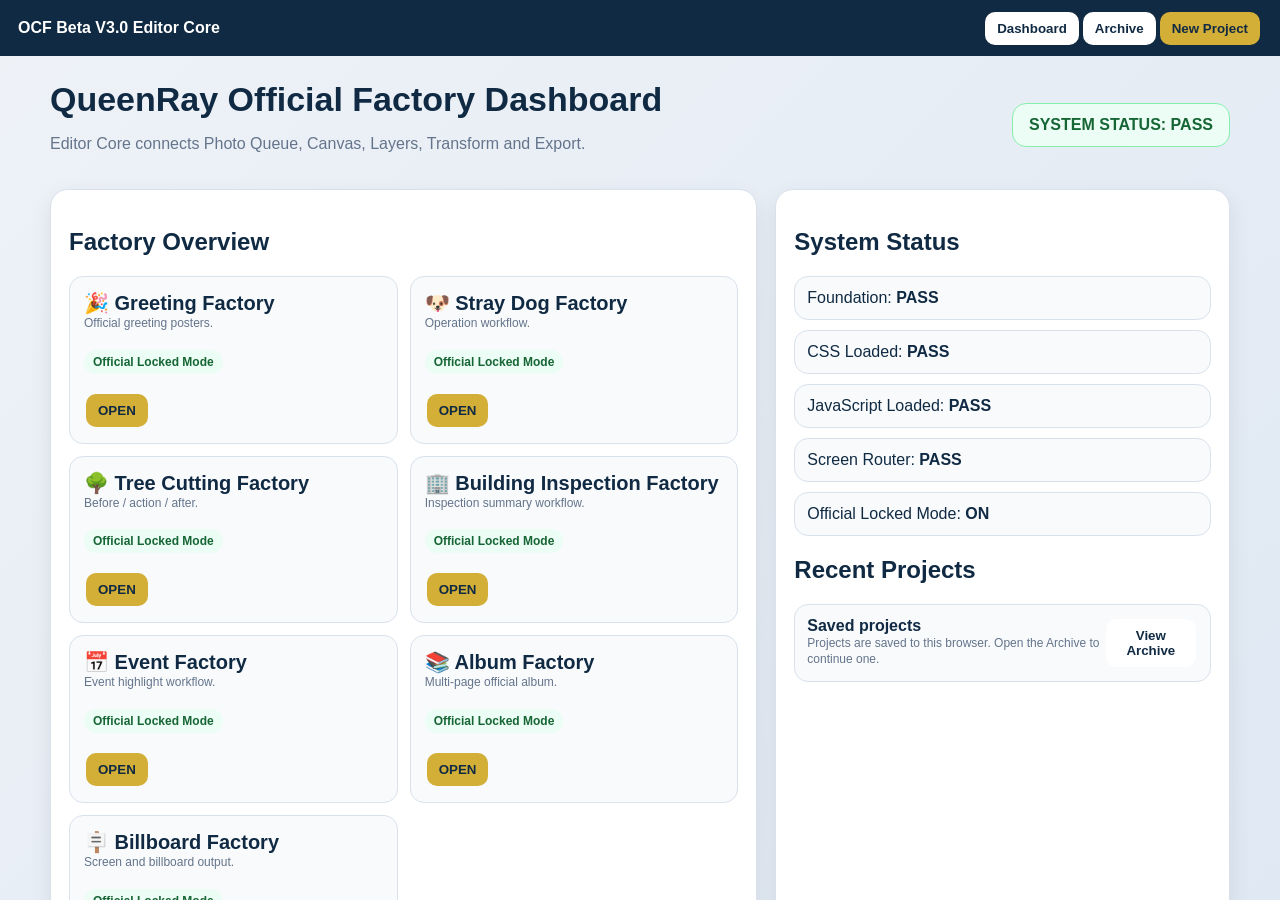
==== commit 9b01e32a: "Add Project Persistence / Archive (BUILD-2026.07.30-project-persistence) Users can now close the bro" ====
--- a/OCF_START.html
+++ b/OCF_START.html
@@ -8,11 +8,13 @@
 .status{background:#ecfdf5;border:1px solid #86efac;color:#166534;border-radius:14px;padding:12px 16px;font-weight:900}
 .grid{max-width:1180px;margin:auto;display:grid;grid-template-columns:1.4fr .9fr;gap:18px}.card{background:white;border:1px solid #d9e1ec;border-radius:18px;padding:18px;box-shadow:0 8px 22px rgba(0,0,0,.08)}
 .panel{border:1px solid #d9e1ec;border-radius:14px;padding:12px;background:#f8fafc;margin:10px 0}.factoryGrid{display:grid;grid-template-columns:repeat(2,1fr);gap:12px}
+.archiveCard{display:grid;grid-template-columns:90px 1fr auto;gap:14px;align-items:center;background:white;border:1px solid #d9e1ec;border-radius:14px;padding:12px;margin:0 0 10px;box-shadow:0 4px 12px rgba(0,0,0,.05)}.archiveThumb{width:90px;height:90px;border-radius:10px;background-size:cover;background-position:center;background-color:#f1f5f9}.archiveInfo b{font-size:15px}.archiveActions{display:flex;flex-direction:column;gap:6px}
+#saveStatus{color:#64748b;font-size:12px;margin-right:8px;font-weight:700}
 .factory{border:1px solid #d9e1ec;border-radius:14px;padding:14px;background:#f8fafc;cursor:pointer}.factory:hover{border-color:#D4AF37;box-shadow:0 8px 18px rgba(0,0,0,.08)}.factory b{font-size:20px}.small{font-size:12px;color:#64748b;line-height:1.4}
 .badge{display:inline-block;background:#ecfdf5;color:#166534;padding:5px 9px;border-radius:999px;font-size:12px;font-weight:800}.projectRow{border:1px solid #d9e1ec;border-radius:14px;padding:12px;background:#f8fafc;display:flex;justify-content:space-between;margin:10px 0}
 .workspaceTop{height:72px;background:white;border-bottom:1px solid #d9e1ec;display:flex;align-items:center;justify-content:space-between;padding:0 18px}.workspaceTop b{font-size:20px}.workspaceTop span{display:block;color:#64748b;font-size:12px}
 .workflowTop{height:44px;background:#102A43;color:white;display:flex;align-items:center;justify-content:center;gap:9px;font-size:12px}.workflowTop span{background:rgba(255,255,255,.13);border-radius:999px;padding:6px 9px}
-.workgrid{height:calc(100vh - 56px - 72px - 44px - 34px);display:grid;grid-template-columns:340px 1fr 390px}.left,.right{background:white;padding:16px;overflow:auto;border-right:1px solid #d9e1ec}.right{border-left:1px solid #d9e1ec;border-right:0}.center{display:flex;align-items:center;justify-content:center;background:#dfe8f3;position:relative}
+.workgrid{height:calc(100vh - 56px - 72px - 44px - 34px);display:grid;grid-template-columns:340px 190px 1fr 390px}.left,.right{background:white;padding:16px;overflow:auto;border-right:1px solid #d9e1ec}.right{border-left:1px solid #d9e1ec;border-right:0}.center{display:flex;align-items:center;justify-content:center;background:#dfe8f3;position:relative}.pagePanel{background:#f8fafc;padding:12px;overflow-y:auto;border-right:1px solid #d9e1ec}.pageCard{display:flex;gap:8px;align-items:center;border:1px solid #d9e1ec;border-radius:10px;padding:8px 10px;margin:0 0 8px;background:white;cursor:pointer}.pageCard.active{border-color:#D4AF37;background:#fff8dc}.pageThumb{width:28px;height:28px;border-radius:6px;background:#f1f5f9;display:flex;align-items:center;justify-content:center;font-size:12px;font-weight:900;flex-shrink:0;color:#102A43}.pageInfo{overflow:hidden;min-width:0}.pageTitle{font-size:12px;font-weight:800;color:#102A43;white-space:nowrap;overflow:hidden;text-overflow:ellipsis}.pageMeta{font-size:10px;color:#64748b;font-weight:600;white-space:nowrap;overflow:hidden;text-overflow:ellipsis}
 .statusBar{height:34px;background:#0f2740;color:white;display:flex;align-items:center;gap:18px;padding:0 16px;font-size:12px}
 .canvasWrap{transform-origin:center center}.canvas{width:420px;height:746px;background:white;position:relative;overflow:hidden;box-shadow:0 14px 36px rgba(0,0,0,.22)}
 .layerObj{position:absolute;user-select:none;cursor:pointer;transform-origin:center center}.layerObj.selected{outline:3px solid #D4AF37;outline-offset:-3px}.layerObj.locked{cursor:not-allowed}.layerObj.hidden{display:none}
@@ -40,26 +42,65 @@
 .slotLayer{background:linear-gradient(135deg,#c7dcf8,#f8fafc);overflow:hidden;display:flex;align-items:center;justify-content:center;font-weight:900;font-size:14px;color:#94a3b8}
 .slotImg{position:absolute;left:0;top:0;display:none;cursor:move;user-select:none}
 </style></head><body>
-<div class="top"><b id="topTitle">OCF Beta V3.0 Editor Core</b><div><button class="btn light" onclick="backDashboard()">Dashboard</button><button class="btn gold" onclick="newProject()">New Project</button></div></div>
+<div class="top"><b id="topTitle">OCF Beta V3.0 Editor Core</b><div><button class="btn light" onclick="backDashboard()">Dashboard</button><button class="btn light" onclick="openArchiveScreen()">Archive</button><button class="btn gold" onclick="newProject()">New Project</button></div></div>
 <input id="photoInput" type="file" accept="image/jpeg,image/png,image/webp" multiple style="display:none" onchange="handlePhotos(event)">
-<main id="dashboardScreen" class="screen"><section class="header"><div><h1>QueenRay Official Factory Dashboard</h1><p>Editor Core connects Photo Queue, Canvas, Layers, Transform and Export.</p></div><div class="status">SYSTEM STATUS: PASS</div></section><section class="grid"><div class="card" id="factoryOverviewPanel"><h2>Factory Overview</h2><div id="factoryGrid" class="factoryGrid"></div></div><div class="card"><h2>System Status</h2><div class="panel">Foundation: <b id="foundationStatus">CHECKING</b></div><div class="panel">CSS Loaded: <b id="cssStatus">CHECKING</b></div><div class="panel">JavaScript Loaded: <b id="jsStatus">CHECKING</b></div><div class="panel">Screen Router: <b id="routerStatus">CHECKING</b></div><div class="panel">Official Locked Mode: <b>ON</b></div><h2>Recent Projects</h2><div class="projectRow"><div><b>No saved projects yet</b><div class="small">Projects aren't saved between sessions in this beta</div></div><button class="btn light" disabled title="No saved projects yet">Open</button></div></div></section></main>
-<main id="workspaceScreen" class="screen"><div class="workspaceTop"><div><b id="activeFactoryName">Greeting Factory</b><span id="activeFactoryDesc">Official greeting poster workflow</span></div><div><button class="btn light" onclick="backDashboard()">← Back to Dashboard</button><button class="btn gold" onclick="exportPNG()">Export PNG</button></div></div><div class="workflowTop"><span onclick="menuUploadPhotos()">Upload Photos</span><span onclick="menuPhotoQueue()">Photo Queue</span><span onclick="menuChooseHero()">Choose Hero</span><span onclick="menuCanvas()">Canvas</span><span onclick="menuTransform()">Transform</span><span onclick="menuLayers()">Layers</span><span onclick="menuExport()">Export</span></div>
-<div class="workgrid"><aside class="left"><h3>Workflow</h3><div class="step">Dashboard → Factory → Workspace</div><div class="step">Upload Photos → Photo Queue</div><div class="step">Choose Hero → Canvas</div><div class="step">Object Transform → Layer Engine</div><div class="step">Export PNG</div><h3 id="uploadHeading">Upload Photos</h3><button class="btn gold" onclick="uploadPhotos()">Upload Photos</button><div id="dropZone" class="dropZone">Drag & Drop JPG / PNG / WEBP here</div><div class="small" id="photoCount">0 photos</div><h3 id="queueHeading">Photo Queue</h3><div id="queueHint" class="queueHint"></div><div id="photoQueue" class="queue"></div><h3 id="layersHeading">Layers</h3><div id="layersList"></div></aside>
+<main id="dashboardScreen" class="screen"><section class="header"><div><h1>QueenRay Official Factory Dashboard</h1><p>Editor Core connects Photo Queue, Canvas, Layers, Transform and Export.</p></div><div class="status">SYSTEM STATUS: PASS</div></section><section class="grid"><div class="card" id="factoryOverviewPanel"><h2>Factory Overview</h2><div id="factoryGrid" class="factoryGrid"></div></div><div class="card"><h2>System Status</h2><div class="panel">Foundation: <b id="foundationStatus">CHECKING</b></div><div class="panel">CSS Loaded: <b id="cssStatus">CHECKING</b></div><div class="panel">JavaScript Loaded: <b id="jsStatus">CHECKING</b></div><div class="panel">Screen Router: <b id="routerStatus">CHECKING</b></div><div class="panel">Official Locked Mode: <b>ON</b></div><h2>Recent Projects</h2><div class="projectRow"><div><b>Saved projects</b><div class="small">Projects are saved to this browser. Open the Archive to continue one.</div></div><button class="btn light" onclick="openArchiveScreen()">View Archive</button></div></div></section></main>
+<main id="archiveScreen" class="screen"><section class="header"><div><h1>Project Archive</h1><p>Saved projects on this browser. Open one to continue exactly where you left off.</p></div><button class="btn light" onclick="backDashboard()">← Back to Dashboard</button></section><section style="max-width:1180px;margin:0 auto"><div id="archiveList"></div></section></main>
+<main id="workspaceScreen" class="screen"><div class="workspaceTop"><div><b id="activeFactoryName">Greeting Factory</b><span id="activeFactoryDesc">Official greeting poster workflow</span></div><div><button class="btn light" onclick="backDashboard()">← Back to Dashboard</button><span id="saveStatus"></span><button class="btn light" onclick="saveProjectNow()">Save Project</button><button class="btn gold" onclick="exportPNG()">Export PNG</button></div></div><div class="workflowTop"><span onclick="menuUploadPhotos()">Upload Photos</span><span onclick="menuPhotoQueue()">Photo Queue</span><span onclick="menuChooseHero()">Choose Hero</span><span onclick="menuCanvas()">Canvas</span><span onclick="menuTransform()">Transform</span><span onclick="menuLayers()">Layers</span><span onclick="menuExport()">Export</span></div>
+<div class="workgrid"><aside class="left"><h3>Workflow</h3><div class="step">Dashboard → Factory → Workspace</div><div class="step">Upload Photos → Photo Queue</div><div class="step">Choose Hero → Canvas</div><div class="step">Object Transform → Layer Engine</div><div class="step">Export PNG</div><h3 id="uploadHeading">Upload Photos</h3><button class="btn gold" onclick="uploadPhotos()">Upload Photos</button><div id="dropZone" class="dropZone">Drag & Drop JPG / PNG / WEBP here</div><div class="small" id="photoCount">0 photos</div><h3 id="pasteHeading">Paste Text</h3><textarea id="pasteTextInput" placeholder="Paste WhatsApp or other text here" oninput="capturePastedText()"></textarea><div id="pasteDetected" class="small"></div><h3 id="eventInfoHeading">Event Details (Auto-Extracted)</h3><div class="panel propGrid"><label>Date<input id="eventDateInput" oninput="updateEventInfoField('date',this.value)"></label><label>Time<input id="eventTimeInput" oninput="updateEventInfoField('time',this.value)"></label><label>Location<input id="eventLocationInput" oninput="updateEventInfoField('location',this.value)"></label><label>Department<input id="eventDepartmentInput" oninput="updateEventInfoField('department',this.value)"></label></div><label>Activity<textarea id="eventActivityInput" oninput="updateEventInfoField('activity',this.value)"></textarea></label><label>Result<textarea id="eventResultInput" oninput="updateEventInfoField('result',this.value)"></textarea></label><label>Public Information<textarea id="eventPublicInfoInput" oninput="updateEventInfoField('publicInfo',this.value)"></textarea></label><label>Closing Message<textarea id="eventClosingInput" oninput="updateEventInfoField('closing',this.value)"></textarea></label><h3 id="captionsHeading">Facebook Caption</h3><textarea id="facebookCaptionOutput" oninput="markCaptionEdited(this)"></textarea><h3>TikTok Caption</h3><textarea id="tiktokCaptionOutput" oninput="markCaptionEdited(this)"></textarea><h3 id="queueHeading">Photo Queue</h3><div id="queueHint" class="queueHint"></div><div id="photoQueue" class="queue"></div><h3 id="heroAnalysisHeading">Hero Analysis</h3><div id="heroAnalysisPanel" class="small">Upload photos to see analysis.</div><div id="buildDraftPanel" class="small">Upload photos to build a draft.</div><h3 id="layersHeading">Layers</h3><div id="layersList"></div></aside>
+<aside class="pagePanel"><h3 id="pagesHeading">Pages</h3><div id="pageList"></div><button class="btn gold" onclick="addPage()">Add Page</button><button class="btn light" onclick="duplicatePage()">Duplicate Page</button><button class="btn red" id="deletePageBtn" onclick="deletePage(project.activePageIndex)">Delete Page</button><button class="btn light" onclick="prevPage()">◀ Prev Page</button><button class="btn light" onclick="nextPage()">Next Page ▶</button></aside>
 <section class="center" id="canvasSection"><div id="canvasWrap" class="canvasWrap"><div class="canvas" id="canvas"><div id="heroLayer" class="layerObj" style="z-index:1" onmousedown="heroPointerDown(event)" ondblclick="replaceHeroPhoto()"><span class="placeholder">Hero Photo Area</span><img id="heroImg" draggable="false"><div class="handle h-br" onmousedown="resizePointerDown(event)"></div><div class="handle h-rot" onmousedown="handleDown(event,'rotate')"></div></div><div id="support1Layer" class="layerObj slotLayer hidden" style="z-index:2" onmousedown="objectDown(event,'support1Layer')"><span class="placeholder">Photo</span><img id="support1Img" class="slotImg" draggable="false"><div class="handle h-br" onmousedown="handleDown(event,'resize')"></div><div class="handle h-rot" onmousedown="handleDown(event,'rotate')"></div></div><div id="support2Layer" class="layerObj slotLayer hidden" style="z-index:3" onmousedown="objectDown(event,'support2Layer')"><span class="placeholder">Photo</span><img id="support2Img" class="slotImg" draggable="false"><div class="handle h-br" onmousedown="handleDown(event,'resize')"></div><div class="handle h-rot" onmousedown="handleDown(event,'rotate')"></div></div><div id="support3Layer" class="layerObj slotLayer hidden" style="z-index:4" onmousedown="objectDown(event,'support3Layer')"><span class="placeholder">Photo</span><img id="support3Img" class="slotImg" draggable="false"><div class="handle h-br" onmousedown="handleDown(event,'resize')"></div><div class="handle h-rot" onmousedown="handleDown(event,'rotate')"></div></div><div id="support4Layer" class="layerObj slotLayer hidden" style="z-index:5" onmousedown="objectDown(event,'support4Layer')"><span class="placeholder">Photo</span><img id="support4Img" class="slotImg" draggable="false"><div class="handle h-br" onmousedown="handleDown(event,'resize')"></div><div class="handle h-rot" onmousedown="handleDown(event,'rotate')"></div></div><div class="grad" style="z-index:7"></div><div id="titleLayer" class="layerObj" style="z-index:10" onmousedown="objectDown(event,'titleLayer')" ondblclick="editTextLayer('titleLayer')">OFFICIAL GREETING POSTER<div class="handle h-br" onmousedown="handleDown(event,'resize')"></div><div class="handle h-rot" onmousedown="handleDown(event,'rotate')"></div></div><div id="subtitleLayer" class="layerObj" style="z-index:11" onmousedown="objectDown(event,'subtitleLayer')" ondblclick="editTextLayer('subtitleLayer')">Official Locked Mode · Auto Layout Preview<div class="handle h-br" onmousedown="handleDown(event,'resize')"></div><div class="handle h-rot" onmousedown="handleDown(event,'rotate')"></div></div><div id="guideV" class="guide guideV"></div><div id="guideH" class="guide guideH"></div></div></div></section>
 <aside class="right"><h3>Status</h3><div class="statusLine">Selected Count: <b id="selectedCountStatus">1</b></div><div class="statusLine">Object Type: <b id="objectTypeStatus">Photo Frame</b></div><div class="statusLine">Current Layer: <b id="currentLayerStatus">Hero Photo Area</b></div><div class="statusLine">Selected Object: <b id="selectedStatus">None</b></div><div class="statusLine">Canvas Size: <b id="canvasSizeStatus">1080 × 1920</b></div><div class="statusLine">Total Photos: <b id="totalPhotosStatus">0</b></div><div class="statusLine">Hero Photo: <b id="heroNameStatus">None</b></div>
 <h3 id="transformHeading">Object Transform</h3><div class="panel propGrid"><label>X<input id="propX" type="number" oninput="applyProps()"></label><label>Y<input id="propY" type="number" oninput="applyProps()"></label><label>Width<input id="propW" type="number" oninput="applyProps()"></label><label>Height<input id="propH" type="number" oninput="applyProps()"></label><label>Rotation<input id="propRot" type="number" oninput="applyProps()"></label><label>Opacity %<input id="propOpacity" type="number" min="0" max="100" oninput="applyProps()"></label></div>
 <h3>Align / Arrange</h3><button class="btn light" onclick="align('left')">Left</button><button class="btn light" onclick="align('center')">Center</button><button class="btn light" onclick="align('right')">Right</button><button class="btn light" onclick="align('top')">Top</button><button class="btn light" onclick="align('middle')">Middle</button><button class="btn light" onclick="align('bottom')">Bottom</button><br><button class="btn light" onclick="bringForward()">Forward</button><button class="btn light" onclick="sendBackward()">Backward</button><button class="btn light" onclick="bringFront()">Front</button><button class="btn light" onclick="sendBack()">Back</button>
-<h3>Properties</h3><label>Rename Layer</label><input id="renameLayerInput"><button class="btn gold" onclick="renameLayer()">Rename</button><div class="panel"><label>Title</label><textarea id="titleInput" oninput="updateText()">OFFICIAL GREETING POSTER</textarea><label>Subtitle</label><textarea id="subtitleInput" oninput="updateText()">Official Locked Mode · Greeting Classic</textarea></div><h3>Zoom</h3><button class="btn light" onclick="setZoom(50)">50%</button><button class="btn light" onclick="setZoom(75)">75%</button><button class="btn light" onclick="setZoom(100)">100%</button><h3 id="exportHeading">Export</h3><button class="btn gold" onclick="exportPNG()">Export PNG</button><h3>Official Locked Mode</h3><div class="panel lockList"><label><input type="checkbox" checked disabled> Photo Lock</label><label><input type="checkbox" checked disabled> Logo Lock</label><label><input type="checkbox" checked disabled> Face Lock</label><label><input type="checkbox" checked disabled> Original Photo Mode</label></div></aside>
+<h3>Properties</h3><label>Rename Layer</label><input id="renameLayerInput"><button class="btn gold" onclick="renameLayer()">Rename</button><div class="panel"><label>Title</label><textarea id="titleInput" oninput="updateText()">OFFICIAL GREETING POSTER</textarea><label>Subtitle</label><textarea id="subtitleInput" oninput="updateText()">Official Locked Mode · Greeting Classic</textarea></div><h3>Zoom</h3><button class="btn light" onclick="setZoom(50)">50%</button><button class="btn light" onclick="setZoom(75)">75%</button><button class="btn light" onclick="setZoom(100)">100%</button><h3 id="exportHeading">Export</h3><button class="btn gold" onclick="exportPNG()">Export PNG</button><button class="btn light" onclick="exportAllPages()">Export All Pages</button><h3>Official Locked Mode</h3><div class="panel lockList"><label><input type="checkbox" checked disabled> Photo Lock</label><label><input type="checkbox" checked disabled> Logo Lock</label><label><input type="checkbox" checked disabled> Face Lock</label><label><input type="checkbox" checked disabled> Original Photo Mode</label></div></aside>
 </div><div class="statusBar">Canvas: <b id="sbCanvas">1080 × 1920</b> Zoom: <b id="sbZoom">100%</b> Selected: <b id="sbSelected">None</b> Layers: <b id="sbLayers">0</b> Photos: <b id="sbPhotos">0</b></div></main>
 <script>
-const ScreenRouter={current:null,screens:{},init(){this.screens={dashboard:document.getElementById('dashboardScreen'),workspace:document.getElementById('workspaceScreen')};this.showScreen('dashboard')},showScreen(name){Object.keys(this.screens).forEach(k=>{const s=this.screens[k];s.classList.toggle('active',k===name);s.setAttribute('aria-hidden',k===name?'false':'true')});this.current=name;updateStatusBar()}};
+const ScreenRouter={current:null,screens:{},init(){this.screens={dashboard:document.getElementById('dashboardScreen'),workspace:document.getElementById('workspaceScreen'),archive:document.getElementById('archiveScreen')};this.showScreen('dashboard')},showScreen(name){Object.keys(this.screens).forEach(k=>{const s=this.screens[k];s.classList.toggle('active',k===name);s.setAttribute('aria-hidden',k===name?'false':'true')});this.current=name;updateStatusBar()}};
 function showScreen(name){ScreenRouter.showScreen(name)}
 </script><script>
 const FactoryManager={factories:[['🎉','Greeting Factory','Official greeting posters.','OFFICIAL GREETING POSTER','Greeting Classic'],['🐶','Stray Dog Factory','Operation workflow.','OPERASI KAWALAN ANJING LIAR','Operation 5 Pages'],['🌳','Tree Cutting Factory','Before / action / after.','KERJA PEMOTONGAN POKOK','Before Action After'],['🏢','Building Inspection Factory','Inspection summary workflow.','PEMERIKSAAN BANGUNAN','Inspection Report'],['📅','Event Factory','Event highlight workflow.','SOROTAN PROGRAM RASMI','Event Highlight'],['📚','Album Factory','Multi-page official album.','ALBUM RASMI','Album Layout'],['🪧','Billboard Factory','Screen and billboard output.','PAPARAN RASMI','Billboard 4:3 / 16:9']],active:null,render(){factoryGrid.innerHTML='';this.factories.forEach(f=>{const d=document.createElement('div');d.className='factory';d.innerHTML=`<b>${f[0]} ${f[1]}</b><div class="small">${f[2]}</div><br><span class="badge">Official Locked Mode</span><br><br><button class="btn gold" type="button">OPEN</button>`;d.onclick=()=>this.open(f[1]);d.querySelector('button').onclick=e=>{e.preventDefault();e.stopPropagation();this.open(f[1])};factoryGrid.appendChild(d)})},open(name){this.active=this.factories.find(f=>f[1]===name)||this.factories[0];Workspace.loadFactory(this.active);ScreenRouter.showScreen('workspace')}};
 </script><script>
+/* ---- ProjectStore: IndexedDB-backed persistence. Swappable interface (init/saveProject/getProject/
+   listProjects/deleteProject/savePhotoBlob/getPhotoBlob/deletePhotoBlob) so a future server-backed store
+   (e.g. cPanel + MySQL) can replace this without changing any calling code. Project records hold plain
+   state only (no image bytes); uploaded photo data lives in photoBlobs as real Blobs - avoids base64
+   bloat and localStorage's small quota for large multi-photo projects. ---- */
+const ProjectStore=(function(){
+ const DB_NAME='OCFArchiveDB',DB_VERSION=1;
+ let dbPromise=null;
+ function open(){
+  if(dbPromise)return dbPromise;
+  dbPromise=new Promise((resolve,reject)=>{
+   const req=indexedDB.open(DB_NAME,DB_VERSION);
+   req.onupgradeneeded=()=>{
+    const db=req.result;
+    if(!db.objectStoreNames.contains('projects'))db.createObjectStore('projects',{keyPath:'id'});
+    if(!db.objectStoreNames.contains('photoBlobs'))db.createObjectStore('photoBlobs',{keyPath:'photoId'})
+   };
+   req.onsuccess=()=>resolve(req.result);
+   req.onerror=()=>reject(req.error)
+  });
+  return dbPromise
+ }
+ async function store(name,mode){const db=await open();return db.transaction(name,mode).objectStore(name)}
+ function wrap(req){return new Promise((resolve,reject)=>{req.onsuccess=()=>resolve(req.result);req.onerror=()=>reject(req.error)})}
+ return{
+  async saveProject(record){const s=await store('projects','readwrite');return wrap(s.put(record))},
+  async getProject(id){const s=await store('projects','readonly');const r=await wrap(s.get(id));return r||null},
+  async listProjects(){const s=await store('projects','readonly');const r=await wrap(s.getAll());return r||[]},
+  async deleteProject(id){const s=await store('projects','readwrite');return wrap(s.delete(id))},
+  async savePhotoBlob(photoId,blob){const s=await store('photoBlobs','readwrite');return wrap(s.put({photoId,blob}))},
+  async getPhotoBlob(photoId){const s=await store('photoBlobs','readonly');const r=await wrap(s.get(photoId));return r?r.blob:null},
+  async deletePhotoBlob(photoId){const s=await store('photoBlobs','readwrite');return wrap(s.delete(photoId))}
+ }
+})();
+function generateProjectId(){return 'proj_'+Date.now()+'_'+Math.random().toString(36).slice(2,9)}
+
 let photos=[],heroIndex=null,hero={x:0,y:0,w:420,h:522,src:null};
 let selectedLayers=['heroLayer'], dragMode=null, startX=0,startY=0,startRect=null, zoom=100;
 let replaceMode=false;
+let pastedText='';
 
 const layerData=[
  {id:'heroLayer',name:'Hero Photo Area',type:'Photo Frame',locked:false,hidden:false,rotation:0,opacity:1,z:1},
@@ -86,9 +127,12 @@
  loadFactory(f){
   topTitle.textContent='OCF Beta V3.0 · '+f[1];
   activeFactoryName.textContent=f[0]+' '+f[1]; activeFactoryDesc.textContent=f[2];
-  titleLayer.textContent=f[3]; subtitleLayer.textContent='Official Locked Mode · '+f[4];
+  setLayerText('titleLayer',f[3]); setLayerText('subtitleLayer','Official Locked Mode · '+f[4]);
   titleInput.value=f[3]; subtitleInput.value='Official Locked Mode · '+f[4];
   this.resetPhoto(); renderQueue(); updateHero(); selectLayer('heroLayer',false); renderLayers(); syncProps(); updateStatusBar();
+  project.id=generateProjectId(); project.name=f[1]; project.createdAt=new Date().toISOString(); project.updatedAt=project.createdAt; project.status='draft';
+  project.pages=[serializeActivePage()]; project.activePageIndex=0; renderPageList();
+  setSaveStatus('');
  },
  resetPhoto(){
   photos=[];heroIndex=null;
@@ -165,7 +209,8 @@
   r.onload=ev=>{
    photos[idx].src=ev.target.result;
    measurePhotoDimensions(photos[idx]);
-   renderQueue();updateStatusBar();autoLayout()
+   renderQueue();updateStatusBar();autoLayout();
+   scheduleAutoSave()
   };
   r.readAsDataURL(file)
  })
@@ -175,7 +220,8 @@
  const img=new Image();
  img.onload=()=>{
   photo.width=img.naturalWidth;
-  photo.height=img.naturalHeight
+  photo.height=img.naturalHeight;
+  analyzeHeroCandidates()
  };
  img.src=photo.src
 }
@@ -186,7 +232,8 @@
  photos.forEach((p,i)=>{
   const item=document.createElement('div');
   item.className='photoItem'+(i===heroIndex?' hero':'')+(p.src?'':' loading');
-  item.innerHTML=`<div class="photoThumb" style="${p.src?`background-image:url('${p.src}')`:''}">${p.src?'':'…'}</div><div><div class="photoName">${p.name} ${i===heroIndex?'<span class="heroBadge">HERO</span>':''}</div><div class="photoMeta">${p.src?('Order '+(i+1)):'Loading…'}</div></div><div class="photoActions"><button class="miniBtn gold">Hero</button><button class="miniBtn light">Rename</button><button class="miniBtn red">Delete</button></div>`;
+  const unused=lastUnassignedPhotos.find(u=>u.id===p.id);
+  item.innerHTML=`<div class="photoThumb" style="${p.src?`background-image:url('${p.src}')`:''}">${p.src?'':'…'}</div><div><div class="photoName">${p.name} ${i===heroIndex?'<span class="heroBadge">HERO</span>':''}</div><div class="photoMeta">${p.src?('Order '+(i+1)):'Loading…'}</div>${unused?'<div class="photoMeta" style="color:#dc2626;font-weight:800">Unused: '+unused.reason+'</div>':''}</div><div class="photoActions"><button class="miniBtn gold">Hero</button><button class="miniBtn light">Rename</button><button class="miniBtn red">Delete</button></div>`;
   item.onclick=()=>setHero(i);
   item.querySelectorAll('button')[0].onclick=e=>{e.stopPropagation();setHero(i)};
   item.querySelectorAll('button')[1].onclick=e=>{e.stopPropagation();renamePhoto(i)};
@@ -195,7 +242,7 @@
  });
  updateQueueStatus()
 }
-function setHero(i){if(!photos[i]||!photos[i].src)return;heroIndex=i;loadHero(photos[i].src);renderQueue();updateStatusBar()}
+function setHero(i){if(!photos[i]||!photos[i].src)return;heroIndex=i;loadHero(photos[i].src);renderQueue();updateStatusBar();scheduleAutoSave()}
 function renamePhoto(i){const n=prompt('Rename photo:',photos[i].name);if(n&&n.trim()){photos[i].name=n.trim();renderQueue()}}
 function deletePhoto(i){
  const wasHero=(heroIndex===i);
@@ -215,25 +262,32 @@
 }
 function updateQueueStatus(){totalPhotosStatus.textContent=photos.length;photoCount.textContent=photos.length+' photo(s)';heroNameStatus.textContent=(heroIndex!==null&&photos[heroIndex])?photos[heroIndex].name:'None'}
 
-function loadHero(src){hero.src=src;heroImg.onload=()=>fitHeroToFrame();heroImg.src=src}
-function fitHeroToFrame(){
+function loadHero(src,knownWidth,knownHeight){
+ hero.src=src;
+ heroImg.onload=()=>fitHeroToFrame();
+ heroImg.src=src;
+ if(knownWidth&&knownHeight)fitHeroToFrame(knownWidth,knownHeight)
+}
+function fitHeroToFrame(knownWidth,knownHeight){
  const frame=getRect('heroLayer');
  const fw=frame.w||420,fh=frame.h||522;
- const fit=calculateCoverFit(heroImg.naturalWidth,heroImg.naturalHeight,fw,fh);
+ const iw=knownWidth||heroImg.naturalWidth,ih=knownHeight||heroImg.naturalHeight;
+ if(!iw||!ih)return;
+ const fit=calculateCoverFit(iw,ih,fw,fh);
  hero.x=fit.x;hero.y=fit.y;hero.w=fit.width;hero.h=fit.height;
  updateHero()
 }
 function updateHero(){if(hero.src){heroLayer.classList.add('hasPhoto');heroImg.style.display='block';heroImg.style.left=hero.x+'px';heroImg.style.top=hero.y+'px';heroImg.style.width=hero.w+'px';heroImg.style.height=hero.h+'px'}else{heroLayer.classList.remove('hasPhoto');heroImg.style.display='none'}canvasSizeStatus.textContent='1080 × 1920'}
 
 function loadSlotImage(slotId,src){
- const img=getEl(slotId+'Img');
+ const img=getEl(slotId.replace('Layer','Img'));
  if(!img)return;
  slotPhoto[slotId].src=src;
  img.onload=()=>fitSlotToFrame(slotId);
  img.src=src
 }
 function fitSlotToFrame(slotId){
- const img=getEl(slotId+'Img');
+ const img=getEl(slotId.replace('Layer','Img'));
  if(!img||!img.naturalWidth)return;
  const frame=getRect(slotId);
  const fw=frame.w||1,fh=frame.h||1;
@@ -243,7 +297,7 @@
  updateSlotImage(slotId)
 }
 function updateSlotImage(slotId){
- const img=getEl(slotId+'Img');
+ const img=getEl(slotId.replace('Layer','Img'));
  const layer=getEl(slotId);
  if(!img||!layer)return;
  const st=slotPhoto[slotId];
@@ -305,10 +359,54 @@
   overflowPhotoIds:others.slice(SUPPORT_SLOTS.length).map(p=>p.id),
   title:titleInput?titleInput.value:'',
   subtitle:subtitleInput?subtitleInput.value:'',
+  eventInfo:eventInfo,
   photos:photoModels
  }
 }
 function findPhotoById(photoId){return photos.find(p=>p.id===photoId)}
+
+/* ---- Content-driven sections for automatic multi-page generation, in the order specified by the locked MPS Content Factory workflow. ---- */
+const CONTENT_SECTIONS=[
+ {key:'activity',label:'Activity'},
+ {key:'result',label:'Results'},
+ {key:'publicInfo',label:'Public Information'},
+ {key:'closing',label:'Closing'}
+];
+/* ---- Photos that could not be placed on an automatically generated page (capacity exceeded), with a reason. Read by renderQueue() to surface this to the user. ---- */
+let lastUnassignedPhotos=[];
+
+/* ---- Pure page planner: Content Model -> ordered plain-data page plan. No DOM access, no rendering, no template/layout logic, deterministic. Always returns at least one page (cover). Non-cover pages are created per CONTENT_SECTIONS, skipped only when a section has neither extracted text nor a photo left to place ("generate fewer pages" when content is insufficient). Automatic layout is capped at Cover + CONTENT_SECTIONS.length pages; any photo left over past that cap is reported in lastUnassignedPhotos rather than silently dropped. ---- */
+function planPages(contentModel){
+ const pages=[];
+ pages.push({
+  type:'cover',
+  section:'cover',
+  heroPhotoId:contentModel.heroPhotoId,
+  supportingPhotoIds:contentModel.supportingPhotoIds.slice(0,SUPPORT_SLOTS.length),
+  title:contentModel.title,
+  subtitle:contentModel.subtitle
+ });
+ const overflow=(contentModel.overflowPhotoIds||[]).slice();
+ const info=contentModel.eventInfo||{};
+ let idx=0;
+ CONTENT_SECTIONS.forEach(section=>{
+  const sectionText=info[section.key]||'';
+  const hasPhotosLeft=idx<overflow.length;
+  if(!sectionText&&!hasPhotosLeft)return;
+  const chunk=overflow.slice(idx,idx+SUPPORT_SLOTS.length);
+  idx+=SUPPORT_SLOTS.length;
+  pages.push({
+   type:'content',
+   section:section.key,
+   heroPhotoId:chunk[0]||null,
+   supportingPhotoIds:chunk.slice(1),
+   title:sectionText?section.label:'',
+   subtitle:sectionText
+  })
+ });
+ lastUnassignedPhotos=overflow.slice(idx).map(id=>({id,reason:'Automatic layout is limited to Cover + '+CONTENT_SECTIONS.length+' content pages (Activity/Results/Public Information/Closing). Add more event detail text or place this photo on a manually added page.'}));
+ return pages
+}
 
 /* ---- Fixed text frames, matching current CSS exactly (#titleLayer/#subtitleLayer). Position does not vary by photo count. ---- */
 const TEXT_FRAMES={
@@ -412,9 +510,13 @@
  if(l)l.hidden=false;
  if(el)el.classList.remove('hidden')
 }
-function applySlotPhoto(slotId,src){
+function applySlotPhoto(slotId,src,photo){
  if(slotId==='heroLayer'){
-  if(hero.src!==src)loadHero(src);else fitHeroToFrame()
+  if(photo){
+   const idx=photos.findIndex(p=>p.id===photo.id);
+   if(idx>-1)heroIndex=idx
+  }
+  if(hero.src!==src)loadHero(src,photo&&photo.width,photo&&photo.height);else fitHeroToFrame(photo&&photo.width,photo&&photo.height)
  }else{
   if(slotPhoto[slotId].src!==src)loadSlotImage(slotId,src);else fitSlotToFrame(slotId)
  }
@@ -422,11 +524,12 @@
 function clearSlot(slotId){
  if(slotId==='heroLayer'){
   hero={x:0,y:0,w:420,h:522,src:null};
+  heroIndex=null;
   heroImg.removeAttribute('src');
   updateHero()
  }else{
   slotPhoto[slotId]={x:0,y:0,w:0,h:0,src:null};
-  const img=getEl(slotId+'Img');
+  const img=getEl(slotId.replace('Layer','Img'));
   if(img){img.removeAttribute('src');img.style.display='none'}
   const el=getEl(slotId);
   if(el){el.classList.remove('hasPhoto');el.classList.add('hidden')}
@@ -435,15 +538,24 @@
  }
 }
 const COMPOSITION_TEXT_TO_DOM={title:'titleLayer',subtitle:'subtitleLayer'};
-function applyTextContent(slotId,text){
- const el=getEl(slotId);
+/* ---- Reads/writes only the first text node of a layer, leaving its handle child elements intact - a plain `.textContent=` assignment would delete them. ---- */
+function getLayerText(id){
+ const el=getEl(id);
+ if(!el)return'';
+ for(const node of el.childNodes){if(node.nodeType===3)return node.textContent}
+ return''
+}
+function setLayerText(id,text){
+ const el=getEl(id);
  if(!el)return;
  for(const node of el.childNodes){
   if(node.nodeType===3){node.textContent=text;return}
  }
  el.insertBefore(document.createTextNode(text),el.firstChild)
 }
+function applyTextContent(slotId,text){setLayerText(slotId,text)}
 function renderComposition(composition){
+ clearSlot('heroLayer');
  const usedSlots=new Set();
  composition.elements.forEach(el=>{
   if(el.type==='photo'){
@@ -452,7 +564,7 @@
    usedSlots.add(slotId);
    applySlotFrame(slotId,el.frame);
    const photo=findPhotoById(el.photoId);
-   if(photo&&photo.src)applySlotPhoto(slotId,photo.src)
+   if(photo&&photo.src)applySlotPhoto(slotId,photo.src,photo)
   }else if(el.type==='text'){
    const slotId=COMPOSITION_TEXT_TO_DOM[el.id];
    if(!slotId)return;
@@ -517,7 +629,8 @@
  l.rotation=rot;l.opacity=op/100;
  getEl(l.id).style.transform=`rotate(${rot}deg)`;
  getEl(l.id).style.opacity=l.opacity;
- syncProps();updateStatusBar()
+ syncProps();updateStatusBar();
+ scheduleAutoSave()
 }
 
 function blurActiveField(){const ae=document.activeElement;if(ae&&ae!==document.body&&typeof ae.blur==='function')ae.blur()}
@@ -533,7 +646,7 @@
  else if(dragMode==='rotate'){l.rotation=normalizeRotation(dx);getEl(id).style.transform=`rotate(${l.rotation}deg)`;propRot.value=l.rotation;return}
  setRect(id,r);syncProps();updateStatusBar()
 })
-document.addEventListener('mouseup',()=>{dragMode=null;guideV.style.display='none';guideH.style.display='none'})
+document.addEventListener('mouseup',()=>{const wasDragging=dragMode!=null;dragMode=null;guideV.style.display='none';guideH.style.display='none';if(wasDragging)scheduleAutoSave()})
 document.addEventListener('keydown',e=>{
  if(e.key==='Escape'){
   const ae=document.activeElement;
@@ -570,17 +683,692 @@
  const input=id==='titleLayer'?titleInput:subtitleInput;
  input.focus();input.select()
 }
-function updateText(){titleLayer.textContent=titleInput.value;subtitleLayer.textContent=subtitleInput.value}
+function updateText(){
+ setLayerText('titleLayer',titleInput.value);
+ setLayerText('subtitleLayer',subtitleInput.value);
+ eventInfo.title=titleInput.value;
+ eventInfo.subtitle=subtitleInput.value;
+ regenerateCaptions();
+ scheduleAutoSave()
+}
+function capturePastedText(){pastedText=pasteTextInput.value;parsePastedText()}
+
+/* ---- Automatic text extraction: locked core requirement, not an optional feature. Supports labelled text
+   (Tarikh/Lokasi/Tempat/Jabatan/Bahagian/Unit/Masa/Aktiviti and English equivalents) and falls back to
+   positional inference (first/second unlabelled line -> title/subtitle) plus pattern matching (date/time)
+   for unstructured text. Never invents a value: a field that cannot be determined stays ''. ---- */
+const EVENT_FIELD_LABELS={
+ date:['tarikh','date'],
+ time:['masa','time'],
+ location:['lokasi','tempat','location','venue'],
+ department:['jabatan','bahagian','unit','department'],
+ activity:['aktiviti','activity','program'],
+ result:['result','keputusan','hasil'],
+ publicInfo:['maklumat','notis','notice','makluman'],
+ closing:['penutup','closing','kesimpulan','ucapan']
+};
+const EVENT_DATE_PATTERN=/\b\d{1,2}\s+(Januari|Februari|Mac|April|Mei|Jun|Julai|Ogos|September|Oktober|November|Disember|January|February|March|May|June|July|August|October|December)\s+\d{4}\b|\b\d{1,2}[\/\-]\d{1,2}[\/\-]\d{2,4}\b/i;
+const EVENT_TIME_PATTERN=/\b\d{1,2}[:.]\d{2}\s*(am|pm|pagi|petang|malam)?\b/i;
+let eventInfo={title:'',subtitle:'',summary:'',date:'',time:'',location:'',department:'',activity:'',result:'',publicInfo:'',closing:''};
+
+function extractEventInfo(text){
+ const lines=(text||'').split(/\r?\n/).map(l=>l.trim()).filter(Boolean);
+ const info={title:'',subtitle:'',summary:'',date:'',time:'',location:'',department:'',activity:'',result:'',publicInfo:'',closing:''};
+ const unlabeled=[];
+ lines.forEach(line=>{
+  let matched=false;
+  for(const field in EVENT_FIELD_LABELS){
+   if(info[field])continue;
+   for(const label of EVENT_FIELD_LABELS[field]){
+    const m=line.match(new RegExp('^'+label+'\\s*[:\\-]\\s*(.+)$','i'));
+    if(m){info[field]=m[1].trim();matched=true;break}
+   }
+   if(matched)break
+  }
+  if(!matched)unlabeled.push(line)
+ });
+ if(!info.date){for(const line of unlabeled){const m=line.match(EVENT_DATE_PATTERN);if(m){info.date=m[0];break}}}
+ if(!info.time){for(const line of unlabeled){const m=line.match(EVENT_TIME_PATTERN);if(m){info.time=m[0];break}}}
+ if(unlabeled.length){
+  info.title=unlabeled[0];
+  info.subtitle=unlabeled.length>1?unlabeled[1]:'';
+  info.summary=unlabeled.length>2?unlabeled.slice(2).join(' '):''
+ }
+ return info
+}
+function parsePastedText(){
+ eventInfo=extractEventInfo(pastedText);
+ titleInput.value=eventInfo.title;
+ subtitleInput.value=eventInfo.subtitle;
+ updateText();
+ syncEventInfoInputs();
+ regenerateCaptions();
+ pasteDetected.textContent='Detected Title: '+(eventInfo.title||'(none)')+' | Subtitle: '+(eventInfo.subtitle||'(none)')+' | Date: '+(eventInfo.date||'(none)')+' | Time: '+(eventInfo.time||'(none)')+' | Location: '+(eventInfo.location||'(none)')+' | Department: '+(eventInfo.department||'(none)')
+}
+function syncEventInfoInputs(){
+ const map={eventDateInput:'date',eventTimeInput:'time',eventLocationInput:'location',eventDepartmentInput:'department',eventActivityInput:'activity',eventResultInput:'result',eventPublicInfoInput:'publicInfo',eventClosingInput:'closing'};
+ for(const id in map){const el=getEl(id);if(el)el.value=eventInfo[map[id]]||''}
+}
+function updateEventInfoField(field,value){eventInfo[field]=value;regenerateCaptions();scheduleAutoSave()}
+
+/* ---- Caption generation: official tone, paragraphs, no emojis, uses only extracted/edited eventInfo fields - never invents facts not present in eventInfo. Regenerated whenever eventInfo changes, unless the user has manually edited a caption (tracked via dataset.userEdited). ---- */
+function generateFacebookCaption(info){
+ const lines=[];
+ if(info.title)lines.push(info.title);
+ if(info.subtitle)lines.push(info.subtitle);
+ const meta=[info.date,info.time,info.location].filter(Boolean);
+ if(meta.length)lines.push(meta.join(' | '));
+ if(info.department)lines.push('Anjuran: '+info.department);
+ [info.summary,info.activity,info.result,info.publicInfo,info.closing].forEach(part=>{if(part)lines.push(part)});
+ return lines.join('\n\n')
+}
+function generateTikTokCaption(info){
+ const lines=[];
+ if(info.title)lines.push(info.title);
+ const meta=[info.date,info.location].filter(Boolean);
+ if(meta.length)lines.push(meta.join(' · '));
+ if(info.summary)lines.push(info.summary);
+ const tags=[];
+ if(info.department)tags.push('#'+info.department.replace(/[^a-zA-Z0-9]+/g,''));
+ if(info.location)tags.push('#'+info.location.replace(/[^a-zA-Z0-9]+/g,''));
+ if(tags.length)lines.push(tags.join(' '));
+ return lines.join('\n')
+}
+function regenerateCaptions(){
+ const fb=getEl('facebookCaptionOutput'),tk=getEl('tiktokCaptionOutput');
+ if(fb&&!fb.dataset.userEdited)fb.value=generateFacebookCaption(eventInfo);
+ if(tk&&!tk.dataset.userEdited)tk.value=generateTikTokCaption(eventInfo)
+}
+function markCaptionEdited(el){el.dataset.userEdited='1';scheduleAutoSave()}
+
+/* ---- Hero Analysis: display-only scoring, never assigns Hero. FACE_API_AVAILABLE and HERO_SCORE_MAX are fixed once per session so every photo in every run shares the same ceiling. ---- */
+const FACE_API_AVAILABLE=(typeof window.FaceDetector==='function');
+const HERO_SCORE_MAX=FACE_API_AVAILABLE?100:80;
+const photoRawMetrics={};
+const photoFaceResults={};
+const photoAnalysisResults={};
+let recommendedHeroId=null;
+
+function analyzeHeroCandidates(){
+ photos.forEach(p=>{
+  if(!p.src||!p.width||!p.height)return;
+  if(!photoRawMetrics[p.id])computeRawMetrics(p);
+  if(!photoFaceResults[p.id])computeFaceResult(p)
+ });
+ recomputeHeroScores()
+}
+
+function laplacianVariance(data,w,h){
+ const gray=new Float32Array(w*h);
+ for(let i=0;i<w*h;i++){
+  const o=i*4;
+  gray[i]=0.299*data[o]+0.587*data[o+1]+0.114*data[o+2]
+ }
+ const lap=[];
+ for(let y=1;y<h-1;y++){
+  for(let x=1;x<w-1;x++){
+   const i=y*w+x;
+   lap.push((gray[i-1]+gray[i+1]+gray[i-w]+gray[i+w])-4*gray[i])
+  }
+ }
+ if(!lap.length)return 0;
+ const mean=lap.reduce((a,b)=>a+b,0)/lap.length;
+ return lap.reduce((a,b)=>a+(b-mean)*(b-mean),0)/lap.length
+}
+
+function computeRawMetrics(photo){
+ photoRawMetrics[photo.id]={pending:true};
+ const img=new Image();
+ img.onload=()=>{
+  const maxDim=100;
+  const scale=Math.min(1,maxDim/Math.max(img.naturalWidth,img.naturalHeight));
+  const cw=Math.max(1,Math.round(img.naturalWidth*scale));
+  const ch=Math.max(1,Math.round(img.naturalHeight*scale));
+  const cvs=document.createElement('canvas');
+  cvs.width=cw;cvs.height=ch;
+  const ctx=cvs.getContext('2d');
+  ctx.drawImage(img,0,0,cw,ch);
+  let variance=0;
+  try{
+   const data=ctx.getImageData(0,0,cw,ch).data;
+   variance=laplacianVariance(data,cw,ch)
+  }catch(e){variance=0}
+  const ratio=photo.width/photo.height;
+  photoRawMetrics[photo.id]={
+   pending:false,
+   pixelCount:photo.width*photo.height,
+   aspectRatio:ratio,
+   orientation:Math.abs(ratio-1)<0.01?'square':(ratio>1?'landscape':'portrait'),
+   sharpnessVariance:variance
+  };
+  recomputeHeroScores()
+ };
+ img.onerror=()=>{
+  photoRawMetrics[photo.id]={pending:false,pixelCount:photo.width*photo.height,aspectRatio:photo.width/photo.height,orientation:'portrait',sharpnessVariance:0};
+  recomputeHeroScores()
+ };
+ img.src=photo.src
+}
+
+function computeFaceResult(photo){
+ if(!FACE_API_AVAILABLE){photoFaceResults[photo.id]={status:'unavailable',faceBox:null};return}
+ photoFaceResults[photo.id]={status:'pending',faceBox:null};
+ const img=new Image();
+ img.onload=()=>{
+  try{
+   new FaceDetector().detect(img).then(faces=>{
+    if(faces&&faces.length){
+     const b=faces[0].boundingBox;
+     photoFaceResults[photo.id]={status:'found',faceBox:{x:b.x,y:b.y,w:b.width,h:b.height}}
+    }else{
+     photoFaceResults[photo.id]={status:'none',faceBox:null}
+    }
+    recomputeHeroScores()
+   }).catch(()=>{
+    photoFaceResults[photo.id]={status:'error',faceBox:null};
+    recomputeHeroScores()
+   })
+  }catch(e){
+   photoFaceResults[photo.id]={status:'error',faceBox:null};
+   recomputeHeroScores()
+  }
+ };
+ img.onerror=()=>{
+  photoFaceResults[photo.id]={status:'error',faceBox:null};
+  recomputeHeroScores()
+ };
+ img.src=photo.src
+}
+
+function recomputeHeroScores(){
+ const ids=photos.map(p=>p.id);
+ const ready=ids.filter(id=>photoRawMetrics[id]&&!photoRawMetrics[id].pending);
+ if(!ready.length){renderHeroAnalysisPanel();return}
+ const maxPixels=Math.max(...ready.map(id=>photoRawMetrics[id].pixelCount));
+ const maxVariance=Math.max(...ready.map(id=>photoRawMetrics[id].sharpnessVariance),0.0001);
+ const heroFrame=getRect('heroLayer');
+ const heroRatio=heroFrame.w/heroFrame.h;
+ const heroOrientation=Math.abs(heroRatio-1)<0.01?'square':(heroRatio>1?'landscape':'portrait');
+ ready.forEach(id=>{
+  const raw=photoRawMetrics[id];
+  const face=photoFaceResults[id]||{status:FACE_API_AVAILABLE?'pending':'unavailable',faceBox:null};
+  const reasons=[];
+  const resolutionScore=25*(raw.pixelCount/maxPixels);
+  reasons.push('Resolution: '+Math.round(resolutionScore)+'/25');
+  let orientationScore=0;
+  if(raw.orientation===heroOrientation)orientationScore=10;
+  else if(raw.orientation==='square'||heroOrientation==='square')orientationScore=5;
+  reasons.push('Orientation ('+raw.orientation+' vs hero '+heroOrientation+'): '+orientationScore+'/10');
+  const delta=Math.abs(raw.aspectRatio-heroRatio)/heroRatio;
+  const aspectScore=20*Math.max(0,1-delta);
+  reasons.push('Aspect-ratio fit: '+Math.round(aspectScore)+'/20');
+  const sharpnessScore=25*(raw.sharpnessVariance/maxVariance);
+  reasons.push('Estimated sharpness: '+Math.round(sharpnessScore)+'/25');
+  let faceScore=0,centeringScore=0;
+  if(!FACE_API_AVAILABLE){
+   reasons.push('Face detection unavailable in this browser')
+  }else if(face.status==='found'){
+   faceScore=5;
+   reasons.push('Face detected (1 found)');
+   const photo=photos.find(p=>p.id===id);
+   const fb=face.faceBox;
+   const faceCx=fb.x+fb.w/2,faceCy=fb.y+fb.h/2;
+   const imgCx=photo.width/2,imgCy=photo.height/2;
+   const dist=Math.sqrt((faceCx-imgCx)*(faceCx-imgCx)+(faceCy-imgCy)*(faceCy-imgCy));
+   const maxDist=Math.sqrt(imgCx*imgCx+imgCy*imgCy);
+   centeringScore=maxDist>0?15*Math.max(0,1-dist/maxDist):0;
+   reasons.push('Centering (face vs image center): '+Math.round(centeringScore)+'/15')
+  }else if(face.status==='none'){
+   reasons.push('No face detected');
+   reasons.push('Centering not evaluated — no face detected')
+  }else if(face.status==='error'){
+   reasons.push('Face analysis failed');
+   reasons.push('Centering not evaluated — face analysis failed')
+  }else{
+   reasons.push('Face analysis pending')
+  }
+  const total=resolutionScore+orientationScore+aspectScore+sharpnessScore+faceScore+centeringScore;
+  photoAnalysisResults[id]={score:Math.round(total),max:HERO_SCORE_MAX,reasons:reasons}
+ });
+ let best=null;
+ ready.forEach(id=>{if(!best||photoAnalysisResults[id].score>photoAnalysisResults[best].score)best=id});
+ recommendedHeroId=best;
+ renderHeroAnalysisPanel();
+ renderBuildDraftButton()
+}
+
+function renderHeroAnalysisPanel(){
+ const el=getEl('heroAnalysisPanel');
+ if(!el)return;
+ if(!photos.length){el.innerHTML='Upload photos to see analysis.';return}
+ const recPhoto=recommendedHeroId!=null?photos.find(p=>p.id===recommendedHeroId):null;
+ const currentHeroId=(heroIndex!=null&&photos[heroIndex])?photos[heroIndex].id:null;
+ let label='Use Recommended Hero',disabled=false,reason='Assign the recommended photo as Hero';
+ if(recommendedHeroId==null){
+  label='Analyzing...';disabled=true;reason='Hero analysis has not produced a recommendation yet'
+ }else if(!recPhoto){
+  label='Recommendation Unavailable';disabled=true;reason='The recommended photo is no longer in the queue'
+ }else if(recPhoto.id===currentHeroId){
+  label='Already Current Hero';disabled=true;reason='The recommended photo is already the Hero'
+ }
+ const button='<button class="btn gold" id="useRecommendedHeroBtn"'+(disabled?' disabled':'')+' title="'+reason+'" onclick="useRecommendedHero()">'+label+'</button>';
+ el.innerHTML=button+photos.map(p=>{
+  const r=photoAnalysisResults[p.id];
+  if(!r)return '<div>'+p.name+': analyzing…</div>';
+  const tag=p.id===recommendedHeroId?' <b>(Recommended Hero)</b>':'';
+  return '<div style="margin:6px 0"><b>'+p.name+'</b> — '+r.score+'/'+r.max+tag+'<div style="font-size:11px;color:#64748b">'+r.reasons.join(' · ')+'</div></div>'
+ }).join('')
+}
+function useRecommendedHero(){
+ if(recommendedHeroId==null)return;
+ const idx=photos.findIndex(p=>p.id===recommendedHeroId);
+ if(idx>-1)setHero(idx);
+ renderHeroAnalysisPanel()
+}
+
+/* ---- Build AI Draft: assigns Hero + Support from Hero Analysis ranking. Reads photos[]/photoAnalysisResults[] only; assignment ordering lives in local arrays and is never written back. ---- */
+function renderBuildDraftButton(){
+ const el=getEl('buildDraftPanel');
+ if(!el)return;
+ if(!photos.length){el.innerHTML='Upload photos to build a draft.';return}
+ const recPhoto=recommendedHeroId!=null?photos.find(p=>p.id===recommendedHeroId):null;
+ let label='Build AI Draft',disabled=false,reason='Assign Hero and fill Support slots from the analyzed photos';
+ if(recommendedHeroId==null){
+  label='Analyzing...';disabled=true;reason='Hero analysis has not produced a recommendation yet'
+ }else if(!recPhoto||!recPhoto.src){
+  label='Recommendation Unavailable';disabled=true;reason='The recommended photo is no longer in the queue'
+ }
+ el.innerHTML='<button class="btn gold" id="buildAIDraftBtn"'+(disabled?' disabled':'')+' title="'+reason+'" onclick="buildAIDraft()">'+label+'</button>'
+}
+function buildAIDraft(){
+ if(recommendedHeroId==null)return;
+ const recPhoto=photos.find(p=>p.id===recommendedHeroId);
+ if(!recPhoto||!recPhoto.src)return;
+ const heroIdx=photos.findIndex(p=>p.id===recPhoto.id);
+ if(heroIdx<0)return;
+
+ setHero(heroIdx);
+
+ const contentModel=buildContentModel();
+ const plan=planPages(contentModel);
+ const factoryDefinition=getFactoryDefinition(FactoryManager.active?FactoryManager.active[1]:null);
+
+ project.pages=[];
+ project.activePageIndex=0;
+ plan.forEach((planEntry,i)=>{
+  project.activePageIndex=i;
+  const selectedTemplateId=TemplateSelector.select({factoryDefinition,contentModel:planEntry});
+  const composition=LayoutResolver.resolve({selectedTemplateId,contentModel:planEntry,canvas:{width:420,height:522}});
+  renderComposition(composition);
+  /* TODO(Phase 2.3): renderComposition() never clears heroLayer when contentModel.heroPhotoId is null - not reachable today since planPages() always sets one, but fix if that changes. */
+  const page=serializeActivePage();
+  page.type=planEntry.type;
+  page.section=planEntry.section;
+  project.pages.push(page)
+ });
+
+ project.activePageIndex=0;
+ renderPageList();
+ loadPageState(0);
+
+ renderBuildDraftButton();
+ renderHeroAnalysisPanel()
+}
+
+/* ---- Page model: plain serializable data only (numbers/strings/booleans/plain objects). Never stores HTMLElement/Image/Canvas references or event listeners. Photos are referenced by stable photo.id only; src is resolved from photos[] at load time. ---- */
+const project={pages:[],activePageIndex:0,id:null,name:'',createdAt:null,updatedAt:null,status:'draft'};
+
+function serializeActivePage(){
+ const heroPhoto=(heroIndex!=null&&photos[heroIndex])?photos[heroIndex]:null;
+ const existing=project.pages[project.activePageIndex];
+ const page={
+  id:existing?existing.id:(Date.now()+Math.random()),
+  type:existing?existing.type:'cover',
+  section:existing?existing.section:'cover',
+  heroPhotoId:heroPhoto?heroPhoto.id:null,
+  hero:{x:hero.x,y:hero.y,w:hero.w,h:hero.h},
+  slotPhoto:{},
+  layerRects:{},
+  layerData:layerData.map(l=>({...l})),
+  title:getLayerText('titleLayer'),
+  subtitle:getLayerText('subtitleLayer'),
+  selectedTemplateId:null
+ };
+ SUPPORT_SLOTS.forEach(slotId=>{
+  const st=slotPhoto[slotId];
+  const photo=st.src?photos.find(p=>p.src===st.src):null;
+  page.slotPhoto[slotId]={photoId:photo?photo.id:null,x:st.x,y:st.y,w:st.w,h:st.h}
+ });
+ ['heroLayer',...SUPPORT_SLOTS,'titleLayer','subtitleLayer'].forEach(id=>{
+  const r=getRect(id);
+  page.layerRects[id]={x:r.x,y:r.y,w:r.w,h:r.h}
+ });
+ const supportCount=SUPPORT_SLOTS.filter(id=>page.slotPhoto[id].photoId).length;
+ const factoryDefinition=getFactoryDefinition(FactoryManager.active?FactoryManager.active[1]:null);
+ page.selectedTemplateId=TemplateSelector.select({factoryDefinition,contentModel:{heroPhotoId:page.heroPhotoId,supportingPhotoIds:new Array(supportCount).fill(null)}});
+ return page
+}
+function saveActivePageState(){
+ if(!project.pages.length)return;
+ project.pages[project.activePageIndex]=serializeActivePage()
+}
+function loadPageState(pageIndex){
+ const page=project.pages[pageIndex];
+ if(!page)return;
+ project.activePageIndex=pageIndex;
+
+ const heroPhoto=page.heroPhotoId?photos.find(p=>p.id===page.heroPhotoId):null;
+ heroIndex=heroPhoto?photos.findIndex(p=>p.id===heroPhoto.id):null;
+ if(heroPhoto){
+  hero={x:page.hero.x,y:page.hero.y,w:page.hero.w,h:page.hero.h,src:heroPhoto.src};
+  heroImg.src=heroPhoto.src;
+  updateHero()
+ }else{
+  clearSlot('heroLayer')
+ }
+
+ SUPPORT_SLOTS.forEach(slotId=>{
+  const saved=page.slotPhoto[slotId];
+  const photo=saved&&saved.photoId?photos.find(p=>p.id===saved.photoId):null;
+  if(photo){
+   slotPhoto[slotId]={x:saved.x,y:saved.y,w:saved.w,h:saved.h,src:photo.src};
+   const img=getEl(slotId.replace('Layer','Img'));
+   if(img)img.src=photo.src;
+   updateSlotImage(slotId)
+  }else{
+   clearSlot(slotId)
+  }
+ });
+
+ ['heroLayer',...SUPPORT_SLOTS,'titleLayer','subtitleLayer'].forEach(id=>{
+  const r=page.layerRects[id];
+  if(r)setRect(id,r)
+ });
+
+ layerData.length=0;
+ page.layerData.forEach(l=>layerData.push({...l}));
+ layerData.forEach(l=>{
+  const el=getEl(l.id);
+  if(!el)return;
+  el.classList.toggle('hidden',!!l.hidden);
+  el.classList.toggle('locked',!!l.locked);
+  el.style.transform='rotate('+(l.rotation||0)+'deg)';
+  el.style.opacity=l.opacity!=null?l.opacity:1;
+  el.style.zIndex=l.z
+ });
+
+ titleInput.value=page.title||'';
+ subtitleInput.value=page.subtitle||'';
+ updateText();
+
+ selectLayer('heroLayer',false);
+ renderQueue();
+ renderLayers();
+ syncProps();
+ updateStatusBar();
+ renderPageList()
+}
+
+/* ---- Project Persistence / Archive (BUILD-2026.07.30-project-persistence). Saves the full editor
+   state (photos as real Blobs + all serializable project data) to IndexedDB so a project survives
+   closing the browser or restarting the machine, and can be reopened later exactly as left. ---- */
+function srcToBlob(src){return fetch(src).then(r=>r.blob())}
+function buildProjectThumbnail(){
+ try{
+  const full=renderCurrentPageToCanvas();
+  const THUMB_W=160,THUMB_H=Math.max(1,Math.round(THUMB_W*full.height/full.width));
+  const t=document.createElement('canvas');
+  t.width=THUMB_W;t.height=THUMB_H;
+  t.getContext('2d').drawImage(full,0,0,THUMB_W,THUMB_H);
+  return t.toDataURL('image/jpeg',0.6)
+ }catch(e){return null}
+}
+function setSaveStatus(text){const el=getEl('saveStatus');if(el)el.textContent=text}
+let isSaving=false,autoSaveTimer=null;
+async function serializeProjectForSave(){
+ saveActivePageState();
+ return{
+  id:project.id,
+  name:project.name||(FactoryManager.active?FactoryManager.active[1]:'Untitled Project'),
+  createdAt:project.createdAt||new Date().toISOString(),
+  updatedAt:new Date().toISOString(),
+  status:'saved',
+  factory:FactoryManager.active?FactoryManager.active[1]:null,
+  photoRefs:photos.map(p=>({id:p.id,name:p.name,width:p.width,height:p.height})),
+  heroIndex,
+  pages:project.pages,
+  activePageIndex:project.activePageIndex,
+  eventInfo,
+  facebookCaption:getEl('facebookCaptionOutput')?getEl('facebookCaptionOutput').value:'',
+  tiktokCaption:getEl('tiktokCaptionOutput')?getEl('tiktokCaptionOutput').value:'',
+  thumbnail:buildProjectThumbnail()
+ }
+}
+async function saveProjectNow(){
+ if(isSaving)return;
+ if(!FactoryManager.active)return;
+ isSaving=true;
+ setSaveStatus('Saving…');
+ try{
+  if(!project.id)project.id=generateProjectId();
+  for(const p of photos){
+   if(p.src&&!p._blobStored){
+    const blob=await srcToBlob(p.src);
+    await ProjectStore.savePhotoBlob(p.id,blob);
+    p._blobStored=true
+   }
+  }
+  const record=await serializeProjectForSave();
+  project.name=record.name;project.createdAt=record.createdAt;project.updatedAt=record.updatedAt;project.status='saved';
+  await ProjectStore.saveProject(record);
+  setSaveStatus('Saved '+new Date(record.updatedAt).toLocaleTimeString())
+ }catch(e){
+  setSaveStatus('Save Failed');
+  console.error('[ProjectStore] save failed',e)
+ }finally{
+  isSaving=false
+ }
+}
+function scheduleAutoSave(){
+ if(!FactoryManager.active)return;
+ if(autoSaveTimer)clearTimeout(autoSaveTimer);
+ setSaveStatus('Saving…');
+ autoSaveTimer=setTimeout(saveProjectNow,1500)
+}
+async function openArchivedProject(id){
+ let record;
+ try{record=await ProjectStore.getProject(id)}catch(e){alert('Could not open project: '+e.message);return}
+ if(!record){alert('Project not found.');return}
+ const factoryDef=FactoryManager.factories.find(f=>f[1]===record.factory)||FactoryManager.factories[0];
+ FactoryManager.active=factoryDef;
+ topTitle.textContent='OCF Beta V3.0 · '+factoryDef[1];
+ activeFactoryName.textContent=factoryDef[0]+' '+factoryDef[1];activeFactoryDesc.textContent=factoryDef[2];
+
+ photos.length=0;
+ for(const ref of (record.photoRefs||[])){
+  let src=null;
+  try{
+   const blob=await ProjectStore.getPhotoBlob(ref.id);
+   if(blob)src=URL.createObjectURL(blob)
+  }catch(e){console.error('[ProjectStore] could not load photo blob',ref.id,e)}
+  photos.push({id:ref.id,name:ref.name,src,width:ref.width,height:ref.height,_blobStored:true})
+ }
+ heroIndex=typeof record.heroIndex==='number'?record.heroIndex:null;
+ eventInfo=record.eventInfo||eventInfo;
+ project.id=record.id;project.name=record.name;project.createdAt=record.createdAt;project.updatedAt=record.updatedAt;project.status=record.status||'saved';
+ project.pages=record.pages||[];
+ project.activePageIndex=Math.min(record.activePageIndex||0,Math.max(0,(record.pages||[]).length-1));
+
+ ScreenRouter.showScreen('workspace');
+ renderQueue();
+ if(project.pages.length)loadPageState(project.activePageIndex);
+ syncEventInfoInputs();
+ const fb=getEl('facebookCaptionOutput'),tk=getEl('tiktokCaptionOutput');
+ if(fb){fb.value=record.facebookCaption||'';if(record.facebookCaption)fb.dataset.userEdited='1'}
+ if(tk){tk.value=record.tiktokCaption||'';if(record.tiktokCaption)tk.dataset.userEdited='1'}
+ if(photos.length)analyzeHeroCandidates();
+ setSaveStatus('Saved '+new Date(record.updatedAt).toLocaleTimeString());
+ updateStatusBar()
+}
+async function duplicateArchivedProject(id){
+ let record;
+ try{record=await ProjectStore.getProject(id)}catch(e){alert('Could not duplicate project: '+e.message);return}
+ if(!record)return;
+ const clone={...record,id:generateProjectId(),name:(record.name||'Untitled Project')+' (Copy)',createdAt:new Date().toISOString(),updatedAt:new Date().toISOString()};
+ try{await ProjectStore.saveProject(clone)}catch(e){alert('Could not duplicate project: '+e.message);return}
+ renderArchiveList()
+}
+async function deleteArchivedProject(id){
+ if(!confirm('Delete this saved project? This cannot be undone.'))return;
+ try{await ProjectStore.deleteProject(id)}catch(e){alert('Could not delete project: '+e.message);return}
+ renderArchiveList()
+}
+async function renameArchivedProject(id){
+ let record;
+ try{record=await ProjectStore.getProject(id)}catch(e){alert('Could not rename project: '+e.message);return}
+ if(!record)return;
+ const name=prompt('Rename project:',record.name||'');
+ if(!name||!name.trim())return;
+ record.name=name.trim();record.updatedAt=new Date().toISOString();
+ try{await ProjectStore.saveProject(record)}catch(e){alert('Could not rename project: '+e.message);return}
+ renderArchiveList()
+}
+async function renderArchiveList(){
+ const el=getEl('archiveList');
+ if(!el)return;
+ el.innerHTML='<div class="small">Loading saved projects…</div>';
+ let list;
+ try{list=await ProjectStore.listProjects()}catch(e){el.innerHTML='<div class="small">Could not read saved projects: '+escapeHtml(e.message)+'</div>';return}
+ if(!list.length){el.innerHTML='<div class="small">No saved projects yet. Build a draft in the Workspace and click "Save Project".</div>';return}
+ list.sort((a,b)=>(b.updatedAt||'').localeCompare(a.updatedAt||''));
+ el.innerHTML=list.map(p=>`<div class="archiveCard"><div class="archiveThumb" style="${p.thumbnail?`background-image:url('${p.thumbnail}')`:''}"></div><div class="archiveInfo"><b>${escapeHtml(p.name||'Untitled Project')}</b><div class="small">Updated ${p.updatedAt?new Date(p.updatedAt).toLocaleString():'—'}</div><div class="small">${(p.photoRefs||[]).length} photo(s) · ${(p.pages||[]).length} page(s) · ${escapeHtml(p.status||'draft')}</div></div><div class="archiveActions"><button class="btn gold" data-action="open" data-id="${p.id}">Open</button><button class="btn light" data-action="duplicate" data-id="${p.id}">Duplicate</button><button class="btn light" data-action="rename" data-id="${p.id}">Rename</button><button class="btn red" data-action="delete" data-id="${p.id}">Delete</button></div></div>`).join('');
+ el.querySelectorAll('button[data-action]').forEach(btn=>{
+  btn.onclick=()=>{
+   const id=btn.dataset.id,action=btn.dataset.action;
+   if(action==='open')openArchivedProject(id);
+   else if(action==='duplicate')duplicateArchivedProject(id);
+   else if(action==='rename')renameArchivedProject(id);
+   else if(action==='delete')deleteArchivedProject(id)
+  }
+ })
+}
+function openArchiveScreen(){ScreenRouter.showScreen('archive');renderArchiveList()}
+
+function switchToPage(pageIndex){
+ if(pageIndex<0||pageIndex>=project.pages.length)return;
+ if(pageIndex===project.activePageIndex){loadPageState(pageIndex);return}
+ saveActivePageState();
+ loadPageState(pageIndex)
+}
+function nextPage(){switchToPage(project.activePageIndex+1)}
+function prevPage(){switchToPage(project.activePageIndex-1)}
+function createBlankPage(){
+ const f=FactoryManager.active||FactoryManager.factories[0];
+ return {
+  id:Date.now()+Math.random(),
+  heroPhotoId:null,
+  hero:{x:0,y:0,w:420,h:522},
+  slotPhoto:{
+   support1Layer:{photoId:null,x:0,y:0,w:0,h:0},
+   support2Layer:{photoId:null,x:0,y:0,w:0,h:0},
+   support3Layer:{photoId:null,x:0,y:0,w:0,h:0},
+   support4Layer:{photoId:null,x:0,y:0,w:0,h:0}
+  },
+  layerRects:{
+   heroLayer:{x:0,y:0,w:420,h:522},
+   support1Layer:{x:0,y:0,w:0,h:0},
+   support2Layer:{x:0,y:0,w:0,h:0},
+   support3Layer:{x:0,y:0,w:0,h:0},
+   support4Layer:{x:0,y:0,w:0,h:0},
+   titleLayer:{x:24,y:585,w:360,h:44},
+   subtitleLayer:{x:24,y:666,w:360,h:28}
+  },
+  layerData:[
+   {id:'heroLayer',name:'Hero Photo Area',type:'Photo Frame',locked:false,hidden:false,rotation:0,opacity:1,z:1},
+   {id:'support1Layer',name:'Support Photo 1',type:'Photo Frame',locked:false,hidden:true,rotation:0,opacity:1,z:2},
+   {id:'support2Layer',name:'Support Photo 2',type:'Photo Frame',locked:false,hidden:true,rotation:0,opacity:1,z:3},
+   {id:'support3Layer',name:'Support Photo 3',type:'Photo Frame',locked:false,hidden:true,rotation:0,opacity:1,z:4},
+   {id:'support4Layer',name:'Support Photo 4',type:'Photo Frame',locked:false,hidden:true,rotation:0,opacity:1,z:5},
+   {id:'titleLayer',name:'Title',type:'Text',locked:false,hidden:false,rotation:0,opacity:1,z:10},
+   {id:'subtitleLayer',name:'Subtitle',type:'Text',locked:false,hidden:false,rotation:0,opacity:1,z:11}
+  ],
+  title:f?f[3]:'',
+  subtitle:f?('Official Locked Mode · '+f[4]):'',
+  selectedTemplateId:'template-1'
+ }
+}
+function addPage(){
+ saveActivePageState();
+ const page=createBlankPage();
+ project.pages.splice(project.activePageIndex+1,0,page);
+ loadPageState(project.activePageIndex+1)
+}
+function duplicatePage(){
+ saveActivePageState();
+ const source=project.pages[project.activePageIndex];
+ const clone={
+  id:Date.now()+Math.random(),
+  heroPhotoId:source.heroPhotoId,
+  hero:{...source.hero},
+  slotPhoto:{},
+  layerRects:{},
+  layerData:source.layerData.map(l=>({...l})),
+  title:source.title,
+  subtitle:source.subtitle,
+  selectedTemplateId:source.selectedTemplateId
+ };
+ SUPPORT_SLOTS.forEach(id=>{clone.slotPhoto[id]={...source.slotPhoto[id]}});
+ ['heroLayer',...SUPPORT_SLOTS,'titleLayer','subtitleLayer'].forEach(id=>{clone.layerRects[id]={...source.layerRects[id]}});
+ project.pages.splice(project.activePageIndex+1,0,clone);
+ loadPageState(project.activePageIndex+1)
+}
+function deletePage(pageIndex){
+ if(project.pages.length<=1)return;
+ if(!confirm('Delete this page?'))return;
+ project.pages.splice(pageIndex,1);
+ const newIndex=Math.min(pageIndex,project.pages.length-1);
+ loadPageState(newIndex)
+}
+function escapeHtml(s){
+ return String(s).replace(/[&<>"']/g,c=>({'&':'&amp;','<':'&lt;','>':'&gt;','"':'&quot;',"'":'&#39;'}[c]))
+}
+
+function renderPageList(){
+ const el=getEl('pageList');
+ if(!el)return;
+
+ el.innerHTML=project.pages.map((page,i)=>{
+  const active=i===project.activePageIndex;
+  const title=(page.title&&page.title.trim())
+    ? page.title.trim()
+    : ('Page '+(i+1));
+
+  const heroText=page.heroPhotoId!=null
+    ? 'Hero set'
+    : 'No hero';
+
+  const visibleLayers=
+    Array.isArray(page.layerData)
+      ? page.layerData.filter(l=>!l.hidden).length
+      : 0;
+
+  return '<div class="pageCard'+(active?' active':'')+'" onclick="switchToPage('+i+')"><div class="pageThumb">'+(i+1)+'</div><div class="pageInfo"><div class="pageTitle">'+escapeHtml(title)+'</div><div class="pageMeta">'+heroText+' · '+visibleLayers+' layers</div></div></div>';
+ }).join('');
+
+ const delBtn=getEl('deletePageBtn');
+ if(delBtn)delBtn.disabled=project.pages.length<=1;
+}
+
 function setZoom(v){zoom=v;canvasWrap.style.transform=`scale(${zoom/100})`;updateStatusBar()}
 function updateStatusBar(){if(!document.getElementById('sbCanvas'))return;sbCanvas.textContent='1080 × 1920';sbZoom.textContent=zoom+'%';sbSelected.textContent=currentLayer()?currentLayer().name:'None';sbLayers.textContent=layerData.length;sbPhotos.textContent=photos.length}
 
-function exportFilename(){
+function exportFilename(pageLabel){
  const raw=(FactoryManager.active?FactoryManager.active[1]:'OCF_Poster');
  const name=raw.replace(/[^a-z0-9]+/gi,'_');
  const d=new Date();
  const pad=n=>String(n).padStart(2,'0');
  const stamp=`${d.getFullYear()}${pad(d.getMonth()+1)}${pad(d.getDate())}_${pad(d.getHours())}${pad(d.getMinutes())}`;
- return `${name}_${stamp}.png`
+ return `${name}_${stamp}${pageLabel?'_'+pageLabel:''}.png`
 }
 function wrapLines(ctx,text,maxWidth){
  const words=text.split(/\s+/).filter(Boolean);
@@ -607,6 +1395,24 @@
  ctx.clip();
  const ix=-frame.w*scale/2+hero.x*scale,iy=-frame.h*scale/2+hero.y*scale;
  ctx.drawImage(heroImg,ix,iy,hero.w*scale,hero.h*scale);
+ ctx.restore()
+}
+function drawSupportSlot(ctx,scale,slotId){
+ const l=layerData.find(x=>x.id===slotId);
+ const st=slotPhoto[slotId];
+ const img=getEl(slotId.replace('Layer','Img'));
+ if(!st.src||!img||l.hidden)return;
+ const frame=getRect(slotId);
+ ctx.save();
+ const fcx=(frame.x+frame.w/2)*scale,fcy=(frame.y+frame.h/2)*scale;
+ ctx.translate(fcx,fcy);
+ ctx.rotate((l.rotation||0)*Math.PI/180);
+ ctx.globalAlpha=l.opacity!=null?l.opacity:1;
+ ctx.beginPath();
+ ctx.rect(-frame.w*scale/2,-frame.h*scale/2,frame.w*scale,frame.h*scale);
+ ctx.clip();
+ const ix=-frame.w*scale/2+st.x*scale,iy=-frame.h*scale/2+st.y*scale;
+ ctx.drawImage(img,ix,iy,st.w*scale,st.h*scale);
  ctx.restore()
 }
 function drawGradientOverlay(ctx,scale){
@@ -652,7 +1458,7 @@
   setTimeout(()=>URL.revokeObjectURL(url),2000)
  },'image/png')
 }
-function exportPNG(){
+function renderCurrentPageToCanvas(){
  const EXPORT_W=1080,EXPORT_H=1920,SCALE=EXPORT_W/420;
  const cvs=document.createElement('canvas');
  cvs.width=EXPORT_W;cvs.height=EXPORT_H;
@@ -662,9 +1468,22 @@
   if(l.hidden)return;
   if(l.id==='heroLayer'){drawHero(ctx,SCALE);drawGradientOverlay(ctx,SCALE)}
   else if(l.id==='titleLayer'||l.id==='subtitleLayer')drawTextLayer(ctx,SCALE,l.id)
-  /* support slots intentionally not drawn yet - auto-layout phase only, export not in scope */
- });
- downloadCanvasAsPNG(cvs,exportFilename())
+  else if(SUPPORT_SLOTS.includes(l.id))drawSupportSlot(ctx,SCALE,l.id)
+ });
+ return cvs
+}
+function exportPNG(){
+ downloadCanvasAsPNG(renderCurrentPageToCanvas(),exportFilename())
+}
+/* ---- Exports every page in project.pages as a separate PNG, one per page, then restores the page that was active before the export. ---- */
+function exportAllPages(){
+ if(!project.pages.length)return;
+ const originalIndex=project.activePageIndex;
+ project.pages.forEach((page,i)=>{
+  loadPageState(i);
+  downloadCanvasAsPNG(renderCurrentPageToCanvas(),exportFilename('page'+(i+1)))
+ });
+ loadPageState(originalIndex)
 }
 
 window.addEventListener('DOMContentLoaded',()=>{ScreenRouter.init();FactoryManager.render();markPass();renderQueue();setupDropZone();renderLayers();selectLayer('heroLayer',false);updateStatusBar()})
